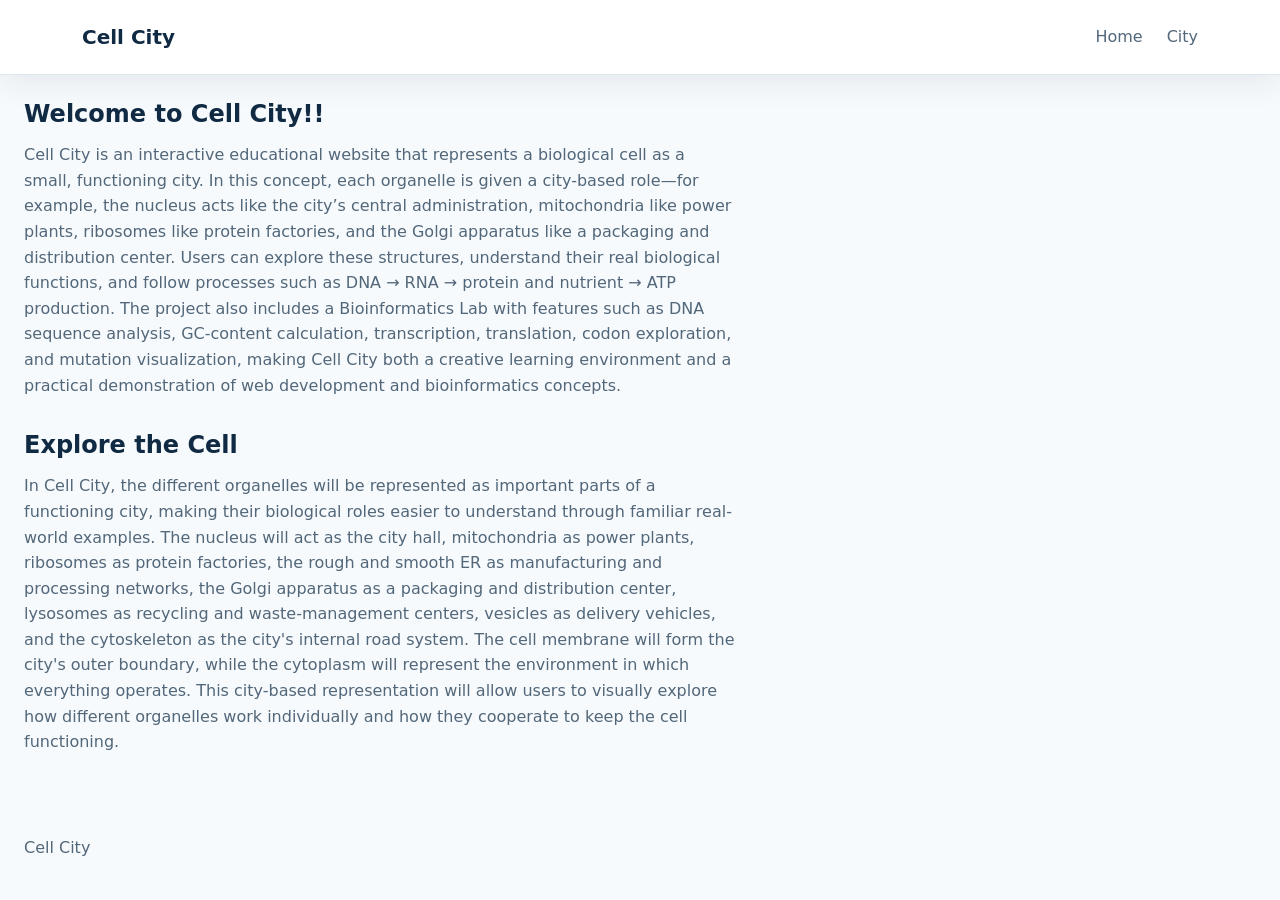
==== index.html @ 5eb6990f "Build global navbar foundation" ====
<!doctype html>
<html lang="en">
  <head>
    <meta charset="UTF-8" />
    <meta name="viewport" content="width=device-width, initial-scale=1.0" />
    <title>Cell City</title>

    <!-- Bootstrap (structural components only — Cell City look comes from style.css below) -->
    <link
      rel="stylesheet"
      href="https://cdn.jsdelivr.net/npm/bootstrap@5.3.3/dist/css/bootstrap.min.css"
    />

    <!-- Cell City design system — loaded after Bootstrap so it takes priority -->
    <link rel="stylesheet" href="css/style.css" />

    <script src="js/main.js" defer></script>
  </head>
  <body>
    <nav class="navbar cell-city-navbar">
      <div class="container cell-city-navbar__container">
        <a class="navbar-brand cell-city-navbar__brand" href="index.html">Cell City</a>
        <ul class="navbar-nav cell-city-navbar__nav">
          <li class="nav-item">
            <a class="nav-link cell-city-navbar__link" href="index.html">Home</a>
          </li>
          <li class="nav-item">
            <a class="nav-link cell-city-navbar__link" href="city.html">City</a>
          </li>
        </ul>
      </div>
    </nav>
    <main>
      <section>
        <h2>Welcome to Cell City!!</h2>
        <p>
          Cell City is an interactive educational website that represents a
          biological cell as a small, functioning city. In this concept, each
          organelle is given a city-based role—for example, the nucleus acts
          like the city’s central administration, mitochondria like power
          plants, ribosomes like protein factories, and the Golgi apparatus like
          a packaging and distribution center. Users can explore these
          structures, understand their real biological functions, and follow
          processes such as DNA → RNA → protein and nutrient → ATP production.
          The project also includes a Bioinformatics Lab with features such as
          DNA sequence analysis, GC-content calculation, transcription,
          translation, codon exploration, and mutation visualization, making
          Cell City both a creative learning environment and a practical
          demonstration of web development and bioinformatics concepts.
        </p>
      </section>
      <section>
        <h2>Explore the Cell</h2>
        <p>
          In Cell City, the different organelles will be represented as
          important parts of a functioning city, making their biological roles
          easier to understand through familiar real-world examples. The nucleus
          will act as the city hall, mitochondria as power plants, ribosomes as
          protein factories, the rough and smooth ER as manufacturing and
          processing networks, the Golgi apparatus as a packaging and
          distribution center, lysosomes as recycling and waste-management
          centers, vesicles as delivery vehicles, and the cytoskeleton as the
          city's internal road system. The cell membrane will form the city's
          outer boundary, while the cytoplasm will represent the environment in
          which everything operates. This city-based representation will allow
          users to visually explore how different organelles work individually
          and how they cooperate to keep the cell functioning.
        </p>
      </section>
    </main>
    <footer>
      <p>Cell City</p>
    </footer>

    <!-- Bootstrap JS bundle (includes Popper) — no components use it yet, wired in for later phases -->
    <script
      src="https://cdn.jsdelivr.net/npm/bootstrap@5.3.3/dist/js/bootstrap.bundle.min.js"
      defer
    ></script>
  </body>
</html>
---- css/style.css ----
/* ==========================================================================
   CELL CITY — GLOBAL STYLESHEET
   Phase 1: Project Foundation (light theme revision)

   Loaded AFTER Bootstrap in the HTML <head> so these rules win and give
   Bootstrap's structural components (container, grid, buttons, cards, nav)
   the Cell City look instead of the Bootstrap default appearance.
   ========================================================================== */

/* ========================================
   1. DESIGN TOKENS
   ======================================== */
:root {
  /* backgrounds */
  --color-bg: #f7fafc;
  --color-bg-secondary: #eef5f7;

  /* text */
  --color-text-primary: #102a43;
  --color-text-secondary: #52677a;

  /* accents */
  --color-accent: #009fb0; /* links, primary interactive elements */
  --color-accent-secondary: #0e9f6e; /* biology / success */
  --color-energy: #d98e00; /* ATP / energy */
  --color-danger: #d6455d; /* errors / warnings / waste */
  --color-mutation: #7c3aed; /* mutations / special scientific states */
  --gradient-biology: linear-gradient(135deg, #0e9f6e, #009fb0);

  /* surfaces */
  --color-panel: rgba(255, 255, 255, 0.82);
  --color-panel-border: #dce7ee;
  --shadow-panel: 0 8px 30px rgba(16, 42, 67, 0.08);

  /* shared metrics */
  --font-base: system-ui, -apple-system, "Segoe UI", Roboto, Helvetica, Arial, sans-serif;
  --radius-md: 8px;
}

/* ========================================
   2. RESET & BASE
   ======================================== */
*,
*::before,
*::after {
  box-sizing: border-box;
}

html,
body {
  margin: 0;
  padding: 0;
}

img {
  max-width: 100%;
  height: auto;
  display: block;
}

body {
  background-color: var(--color-bg);
  min-height: 100vh;
}

/* ========================================
   3. TYPOGRAPHY
   ======================================== */
body {
  font-family: var(--font-base);
  color: var(--color-text-secondary);
  line-height: 1.6;
}

h1,
h2,
h3,
h4,
h5,
h6 {
  color: var(--color-text-primary);
  font-weight: 600;
  line-height: 1.3;
  margin: 0 0 0.5em;
}

h1 {
  font-size: 2.25rem;
}
h2 {
  font-size: 1.5rem;
}
h3 {
  font-size: 1.15rem;
}

p {
  margin: 0 0 1em;
  max-width: 70ch;
}

/* ========================================
   4. LINKS
   ======================================== */
a {
  color: var(--color-accent);
  text-decoration: none;
  transition: color 0.2s ease;
}

a:hover {
  color: var(--color-accent-secondary);
  text-decoration: underline;
}

/* ========================================
   5. BUTTONS
   ======================================== */
.btn-cell-city {
  display: inline-block;
  font-family: var(--font-base);
  font-size: 1rem;
  padding: 0.6em 1.4em;
  border-radius: var(--radius-md);
  border: 1px solid var(--color-accent);
  background: transparent;
  color: var(--color-accent);
  cursor: pointer;
  transition: background-color 0.2s ease, color 0.2s ease;
}

.btn-cell-city:hover {
  background-color: var(--color-accent);
  color: #ffffff;
}

.btn-cell-city-secondary {
  border-color: var(--color-accent-secondary);
  color: var(--color-accent-secondary);
}

.btn-cell-city-secondary:hover {
  background-color: var(--color-accent-secondary);
  color: #ffffff;
}

/* ========================================
   6. LAYOUT
   ======================================== */
header,
main,
footer {
  padding: 1.5rem;
}

section {
  margin-bottom: 2rem;
}

/* ========================================
   7. NAVBAR
   ======================================== */
.cell-city-navbar {
  padding: 0;
  background-color: #ffffff;
  border-bottom: 1px solid var(--color-panel-border);
  box-shadow: var(--shadow-panel);
}

.cell-city-navbar__container {
  display: flex;
  align-items: center;
  justify-content: space-between;
  padding-top: 1rem;
  padding-bottom: 1rem;
}

.cell-city-navbar__brand {
  font-size: 1.25rem;
  font-weight: 600;
  color: var(--color-text-primary);
}

.cell-city-navbar__brand:hover {
  color: var(--color-accent);
  text-decoration: none;
}

.cell-city-navbar__nav {
  display: flex;
  flex-direction: row; /* overrides Bootstrap's .navbar-nav column default */
  align-items: center;
  gap: 1.5rem;
  margin: 0;
  padding: 0;
  list-style: none;
}

.cell-city-navbar__link {
  color: var(--color-text-secondary);
  font-weight: 500;
}

.cell-city-navbar__link:hover {
  color: var(--color-accent);
  text-decoration: none;
}

/* ========================================
   8. PANELS
   ======================================== */
.glass-panel {
  background: var(--color-panel);
  border: 1px solid var(--color-panel-border);
  box-shadow: var(--shadow-panel);
  border-radius: var(--radius-md);
  padding: 1.5rem;
}

/* ========================================
   9. ACCESSIBILITY
   ======================================== */
a:focus-visible,
.btn-cell-city:focus-visible {
  outline: 2px solid var(--color-accent);
  outline-offset: 2px;
}

/* ========================================
   10. RESPONSIVE FOUNDATION
   ======================================== */
@media (max-width: 600px) {
  h1 {
    font-size: 1.75rem;
  }

  header,
  main,
  footer {
    padding: 1rem;
  }
}
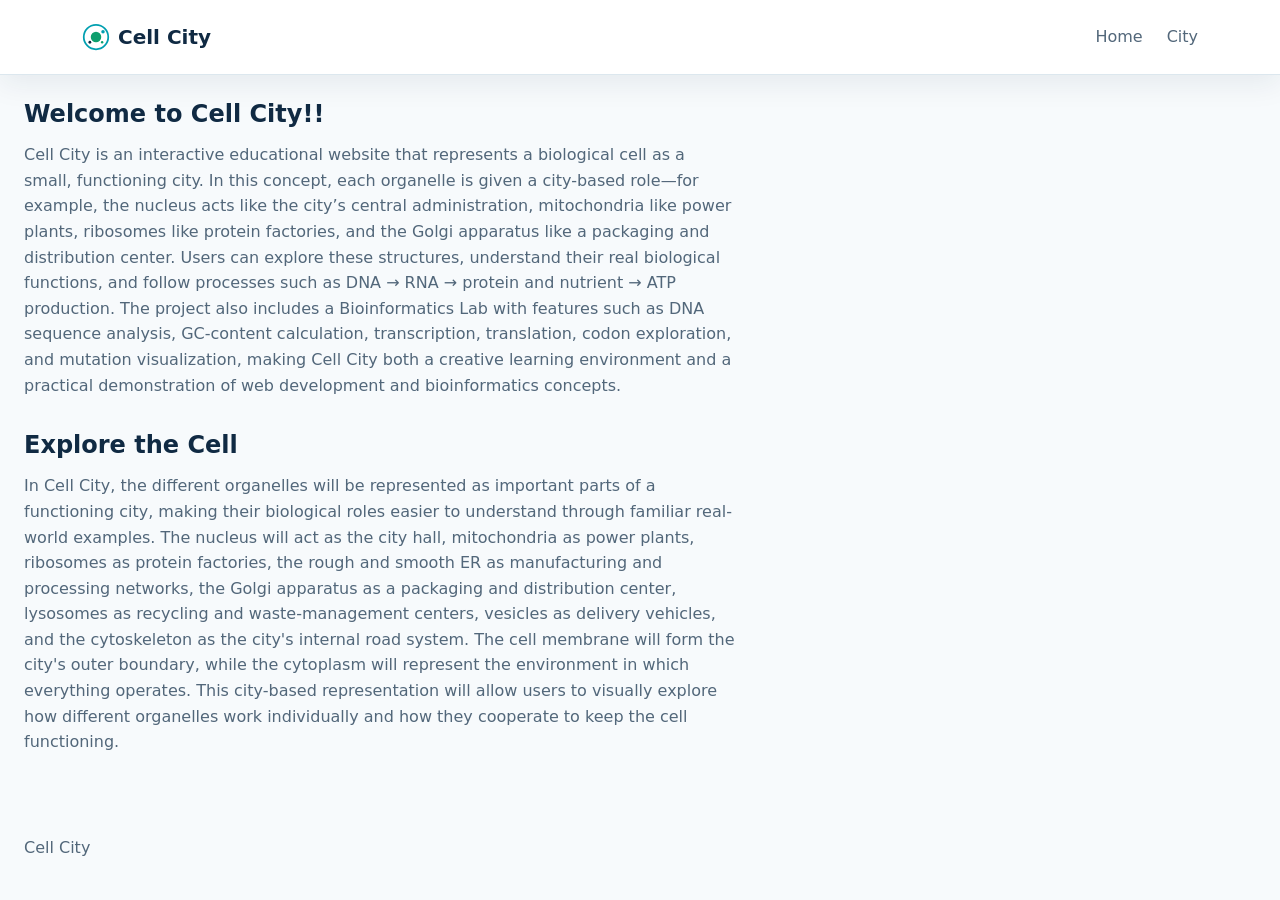
==== commit c2198cfa: "Add Cell City brand identity" ====
--- a/index.html
+++ b/index.html
@@ -19,7 +19,28 @@
   <body>
     <nav class="navbar cell-city-navbar">
       <div class="container cell-city-navbar__container">
-        <a class="navbar-brand cell-city-navbar__brand" href="index.html">Cell City</a>
+        <a
+          class="navbar-brand cell-city-navbar__brand"
+          href="index.html"
+          aria-label="Cell City home"
+        >
+          <svg
+            class="cell-city-logo"
+            viewBox="0 0 32 32"
+            aria-hidden="true"
+            focusable="false"
+          >
+            <!-- cell membrane -->
+            <circle cx="16" cy="16" r="14" fill="none" stroke="#009fb0" stroke-width="2" />
+            <!-- nucleus -->
+            <circle cx="16" cy="16" r="6" fill="#0e9f6e" />
+            <!-- organelles -->
+            <circle cx="24" cy="10" r="2" fill="#009fb0" />
+            <circle cx="9" cy="22" r="1.6" fill="#102a43" />
+            <circle cx="23" cy="22" r="1.4" fill="#0e9f6e" />
+          </svg>
+          <span class="cell-city-navbar__brand-text">Cell City</span>
+        </a>
         <ul class="navbar-nav cell-city-navbar__nav">
           <li class="nav-item">
             <a class="nav-link cell-city-navbar__link" href="index.html">Home</a>
--- a/css/style.css
+++ b/css/style.css
@@ -176,6 +176,9 @@
 }
 
 .cell-city-navbar__brand {
+  display: flex;
+  align-items: center;
+  gap: 0.5rem;
   font-size: 1.25rem;
   font-weight: 600;
   color: var(--color-text-primary);
@@ -207,7 +210,16 @@
 }
 
 /* ========================================
-   8. PANELS
+   8. BRAND / LOGO
+   ======================================== */
+.cell-city-logo {
+  width: 28px;
+  height: 28px;
+  flex-shrink: 0; /* keep the mark from shrinking when space is tight */
+}
+
+/* ========================================
+   9. PANELS
    ======================================== */
 .glass-panel {
   background: var(--color-panel);
@@ -218,7 +230,7 @@
 }
 
 /* ========================================
-   9. ACCESSIBILITY
+   10. ACCESSIBILITY
    ======================================== */
 a:focus-visible,
 .btn-cell-city:focus-visible {
@@ -227,7 +239,7 @@
 }
 
 /* ========================================
-   10. RESPONSIVE FOUNDATION
+   11. RESPONSIVE FOUNDATION
    ======================================== */
 @media (max-width: 600px) {
   h1 {
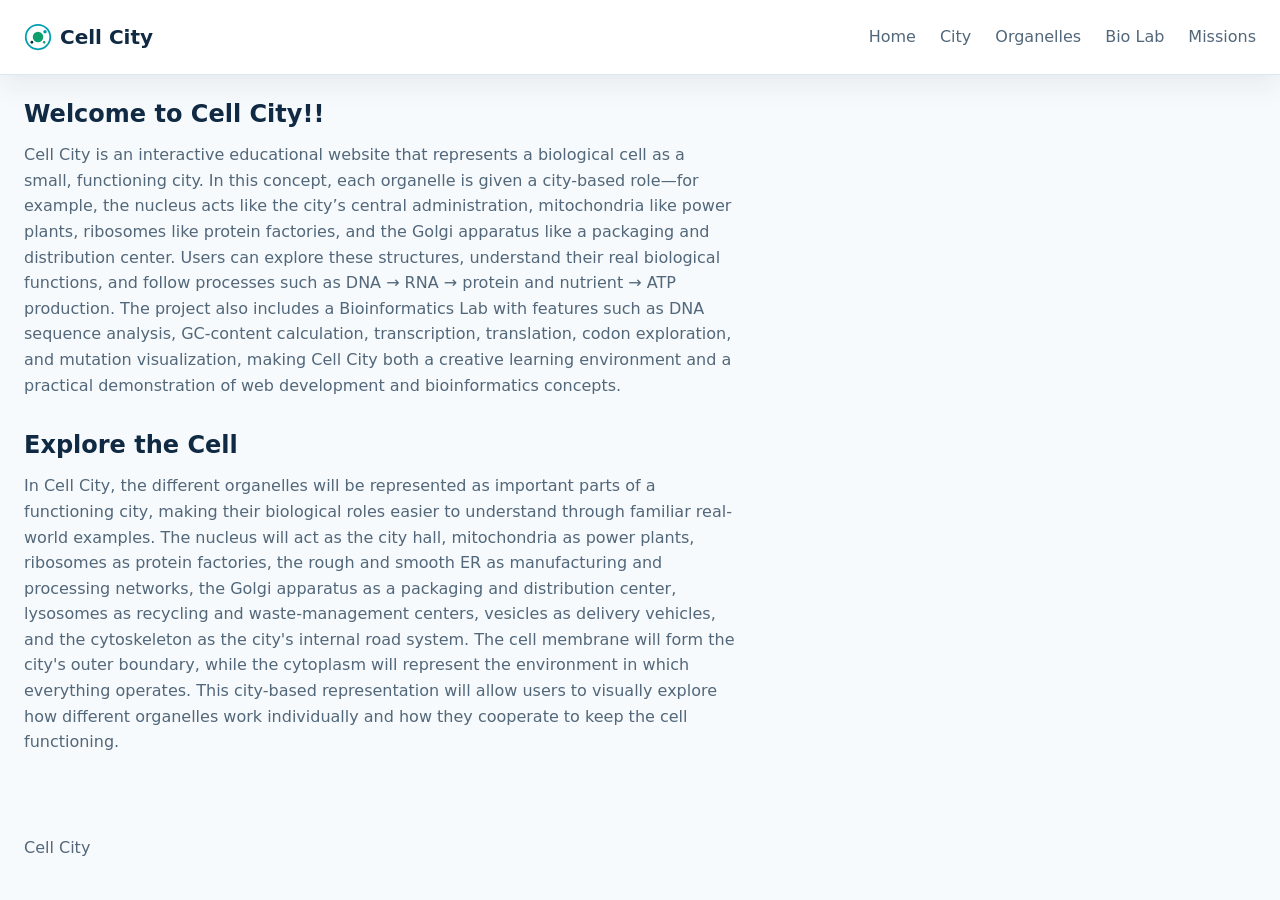
==== commit 9214df7d: "Add global navigation links" ====
--- a/index.html
+++ b/index.html
@@ -18,7 +18,7 @@
   </head>
   <body>
     <nav class="navbar cell-city-navbar">
-      <div class="container cell-city-navbar__container">
+      <div class="container-fluid cell-city-navbar__container">
         <a
           class="navbar-brand cell-city-navbar__brand"
           href="index.html"
@@ -47,6 +47,15 @@
           </li>
           <li class="nav-item">
             <a class="nav-link cell-city-navbar__link" href="city.html">City</a>
+          </li>
+          <li class="nav-item">
+            <a class="nav-link cell-city-navbar__link" href="organelles.html">Organelles</a>
+          </li>
+          <li class="nav-item">
+            <a class="nav-link cell-city-navbar__link" href="bio-lab.html">Bio Lab</a>
+          </li>
+          <li class="nav-item">
+            <a class="nav-link cell-city-navbar__link" href="missions.html">Missions</a>
           </li>
         </ul>
       </div>
--- a/css/style.css
+++ b/css/style.css
@@ -173,6 +173,11 @@
   justify-content: space-between;
   padding-top: 1rem;
   padding-bottom: 1rem;
+  /* Match <main>'s 1.5rem side padding (see LAYOUT) so the brand lines up
+     with the page content below instead of Bootstrap's centered, capped
+     .container width. */
+  padding-left: 1.5rem;
+  padding-right: 1.5rem;
 }
 
 .cell-city-navbar__brand {
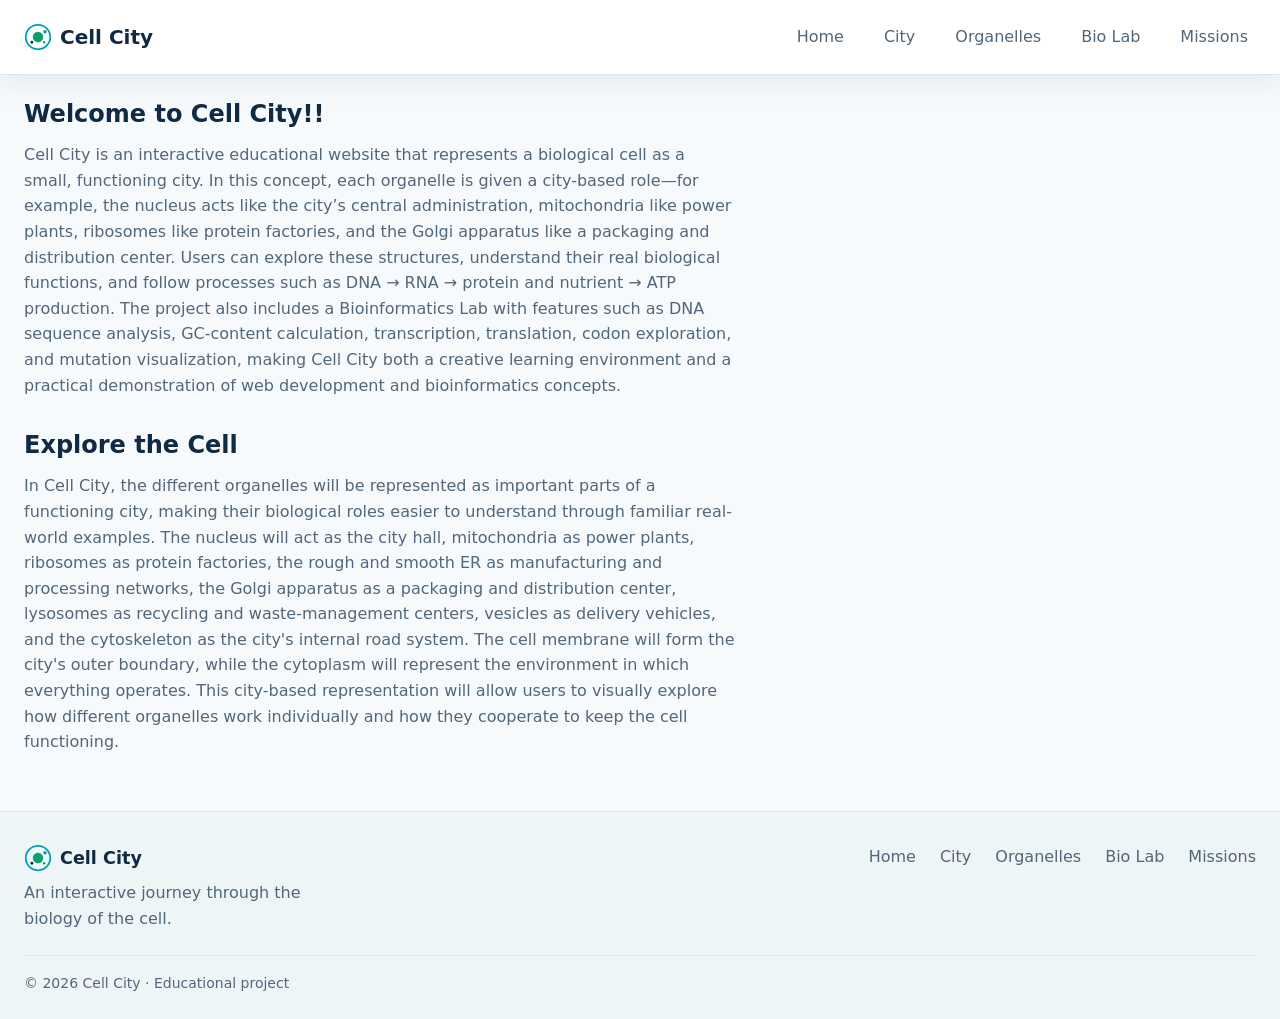
==== commit b30a12d5: "Complete responsive UI and global footer" ====
--- a/index.html
+++ b/index.html
@@ -17,7 +17,7 @@
     <script src="js/main.js" defer></script>
   </head>
   <body>
-    <nav class="navbar cell-city-navbar">
+    <nav class="navbar navbar-expand-lg cell-city-navbar">
       <div class="container-fluid cell-city-navbar__container">
         <a
           class="navbar-brand cell-city-navbar__brand"
@@ -41,23 +41,38 @@
           </svg>
           <span class="cell-city-navbar__brand-text">Cell City</span>
         </a>
-        <ul class="navbar-nav cell-city-navbar__nav">
-          <li class="nav-item">
-            <a class="nav-link cell-city-navbar__link" href="index.html">Home</a>
-          </li>
-          <li class="nav-item">
-            <a class="nav-link cell-city-navbar__link" href="city.html">City</a>
-          </li>
-          <li class="nav-item">
-            <a class="nav-link cell-city-navbar__link" href="organelles.html">Organelles</a>
-          </li>
-          <li class="nav-item">
-            <a class="nav-link cell-city-navbar__link" href="bio-lab.html">Bio Lab</a>
-          </li>
-          <li class="nav-item">
-            <a class="nav-link cell-city-navbar__link" href="missions.html">Missions</a>
-          </li>
-        </ul>
+
+        <button
+          class="navbar-toggler"
+          type="button"
+          data-bs-toggle="collapse"
+          data-bs-target="#cellCityNavbarCollapse"
+          aria-controls="cellCityNavbarCollapse"
+          aria-expanded="false"
+          aria-label="Toggle navigation"
+        >
+          <span class="navbar-toggler-icon"></span>
+        </button>
+
+        <div class="collapse navbar-collapse" id="cellCityNavbarCollapse">
+          <ul class="navbar-nav cell-city-navbar__nav">
+            <li class="nav-item">
+              <a class="nav-link cell-city-navbar__link" href="index.html">Home</a>
+            </li>
+            <li class="nav-item">
+              <a class="nav-link cell-city-navbar__link" href="city.html">City</a>
+            </li>
+            <li class="nav-item">
+              <a class="nav-link cell-city-navbar__link" href="organelles.html">Organelles</a>
+            </li>
+            <li class="nav-item">
+              <a class="nav-link cell-city-navbar__link" href="bio-lab.html">Bio Lab</a>
+            </li>
+            <li class="nav-item">
+              <a class="nav-link cell-city-navbar__link" href="missions.html">Missions</a>
+            </li>
+          </ul>
+        </div>
       </div>
     </nav>
     <main>
@@ -98,11 +113,47 @@
         </p>
       </section>
     </main>
-    <footer>
-      <p>Cell City</p>
+    <footer class="cell-city-footer">
+      <div class="cell-city-footer__content">
+        <div class="cell-city-footer__brand">
+          <p class="cell-city-footer__brand-line">
+            <svg
+              class="cell-city-logo"
+              viewBox="0 0 32 32"
+              aria-hidden="true"
+              focusable="false"
+            >
+              <!-- cell membrane -->
+              <circle cx="16" cy="16" r="14" fill="none" stroke="#009fb0" stroke-width="2" />
+              <!-- nucleus -->
+              <circle cx="16" cy="16" r="6" fill="#0e9f6e" />
+              <!-- organelles -->
+              <circle cx="24" cy="10" r="2" fill="#009fb0" />
+              <circle cx="9" cy="22" r="1.6" fill="#102a43" />
+              <circle cx="23" cy="22" r="1.4" fill="#0e9f6e" />
+            </svg>
+            <span>Cell City</span>
+          </p>
+          <p class="cell-city-footer__tagline">
+            An interactive journey through the biology of the cell.
+          </p>
+        </div>
+
+        <nav class="cell-city-footer__nav" aria-label="Footer navigation">
+          <a class="cell-city-footer__link" href="index.html">Home</a>
+          <a class="cell-city-footer__link" href="city.html">City</a>
+          <a class="cell-city-footer__link" href="organelles.html">Organelles</a>
+          <a class="cell-city-footer__link" href="bio-lab.html">Bio Lab</a>
+          <a class="cell-city-footer__link" href="missions.html">Missions</a>
+        </nav>
+      </div>
+
+      <div class="cell-city-footer__bottom">
+        <p>&copy; 2026 Cell City &middot; Educational project</p>
+      </div>
     </footer>
 
-    <!-- Bootstrap JS bundle (includes Popper) — no components use it yet, wired in for later phases -->
+    <!-- Bootstrap JS bundle (includes Popper) — powers the navbar's collapse/toggler behavior -->
     <script
       src="https://cdn.jsdelivr.net/npm/bootstrap@5.3.3/dist/js/bootstrap.bundle.min.js"
       defer
--- a/css/style.css
+++ b/css/style.css
@@ -148,8 +148,7 @@
    6. LAYOUT
    ======================================== */
 header,
-main,
-footer {
+main {
   padding: 1.5rem;
 }
 
@@ -196,8 +195,9 @@
 
 .cell-city-navbar__nav {
   display: flex;
-  flex-direction: row; /* overrides Bootstrap's .navbar-nav column default */
-  align-items: center;
+  /* Mobile default: links stack vertically inside the collapsed menu.
+     Row layout is restored at the lg breakpoint below. */
+  flex-direction: column;
   gap: 1.5rem;
   margin: 0;
   padding: 0;
@@ -215,7 +215,57 @@
 }
 
 /* ========================================
-   8. BRAND / LOGO
+   8. RESPONSIVE NAVBAR
+   ======================================== */
+
+/* Desktop (Bootstrap's lg breakpoint, matches navbar-expand-lg on <nav>):
+   restore the original approved horizontal layout. */
+@media (min-width: 992px) {
+  .cell-city-navbar__nav {
+    flex-direction: row;
+    align-items: center;
+    /* Bootstrap's base .navbar-collapse rule sets flex-grow: 1 at every
+       width, and navbar-expand-lg never resets it back to 0 — so at
+       desktop the collapse <div> stretches to fill the space after the
+       brand, leaving this <ul> flush against its left edge. Pushing the
+       <ul> itself to the right edge of that now-wide box is the standard
+       fix (equivalent to Bootstrap's ms-auto utility). */
+    margin-left: auto;
+  }
+}
+
+/* Mobile/tablet: give the opened menu breathing room below the
+   brand/toggler row instead of touching it. Desktop is untouched because
+   .navbar-expand-lg keeps .navbar-collapse inline at 992px and up. */
+@media (max-width: 991.98px) {
+  .cell-city-navbar .navbar-collapse {
+    padding-top: 1rem;
+  }
+}
+
+/* Toggler: match the light Cell City theme instead of Bootstrap's default
+   blue focus ring / icon color. */
+.cell-city-navbar .navbar-toggler {
+  border-color: var(--color-panel-border);
+}
+
+.cell-city-navbar .navbar-toggler-icon {
+  /* Same 3-line hamburger Bootstrap ships, recolored to --color-text-primary
+     (hardcoded here because CSS variables can't be used inside a data URI). */
+  background-image: url("data:image/svg+xml,%3csvg xmlns='http://www.w3.org/2000/svg' viewBox='0 0 30 30'%3e%3cpath stroke='%23102a43' stroke-linecap='round' stroke-miterlimit='10' stroke-width='2' d='M4 7h22M4 15h22M4 23h22'/%3e%3c/svg%3e");
+}
+
+.cell-city-navbar .navbar-toggler:focus {
+  box-shadow: none;
+}
+
+.cell-city-navbar .navbar-toggler:focus-visible {
+  outline: 2px solid var(--color-accent);
+  outline-offset: 2px;
+}
+
+/* ========================================
+   9. BRAND / LOGO
    ======================================== */
 .cell-city-logo {
   width: 28px;
@@ -224,7 +274,81 @@
 }
 
 /* ========================================
-   9. PANELS
+   10. FOOTER
+   ======================================== */
+
+/* Sticky footer: main grows to fill any leftover vertical space so the
+   footer sits at the bottom of short pages instead of floating mid-page.
+   (body already has min-height: 100vh set in RESET & BASE.) */
+body {
+  display: flex;
+  flex-direction: column;
+}
+
+main {
+  flex: 1;
+}
+
+.cell-city-footer {
+  background-color: var(--color-bg-secondary);
+  border-top: 1px solid var(--color-panel-border);
+  padding: 2rem 1.5rem 1.5rem;
+}
+
+.cell-city-footer__content {
+  display: flex;
+  flex-wrap: wrap;
+  align-items: flex-start;
+  justify-content: space-between;
+  gap: 1.5rem;
+}
+
+.cell-city-footer__brand-line {
+  display: flex;
+  align-items: center;
+  gap: 0.5rem;
+  margin: 0 0 0.5rem;
+  font-size: 1.1rem;
+  font-weight: 600;
+  color: var(--color-text-primary);
+}
+
+.cell-city-footer__tagline {
+  margin: 0;
+  color: var(--color-text-secondary);
+  max-width: 32ch;
+}
+
+.cell-city-footer__nav {
+  display: flex;
+  flex-wrap: wrap;
+  gap: 0.75rem 1.5rem;
+}
+
+.cell-city-footer__link {
+  color: var(--color-text-secondary);
+  font-weight: 500;
+}
+
+.cell-city-footer__link:hover {
+  color: var(--color-accent);
+  text-decoration: none;
+}
+
+.cell-city-footer__bottom {
+  margin-top: 1.5rem;
+  padding-top: 1rem;
+  border-top: 1px solid var(--color-panel-border);
+  color: var(--color-text-secondary);
+  font-size: 0.875rem;
+}
+
+.cell-city-footer__bottom p {
+  margin: 0;
+}
+
+/* ========================================
+   11. PANELS
    ======================================== */
 .glass-panel {
   background: var(--color-panel);
@@ -235,7 +359,7 @@
 }
 
 /* ========================================
-   10. ACCESSIBILITY
+   12. ACCESSIBILITY
    ======================================== */
 a:focus-visible,
 .btn-cell-city:focus-visible {
@@ -244,7 +368,7 @@
 }
 
 /* ========================================
-   11. RESPONSIVE FOUNDATION
+   13. RESPONSIVE FOUNDATION
    ======================================== */
 @media (max-width: 600px) {
   h1 {
@@ -252,8 +376,7 @@
   }
 
   header,
-  main,
-  footer {
+  main {
     padding: 1rem;
   }
 }
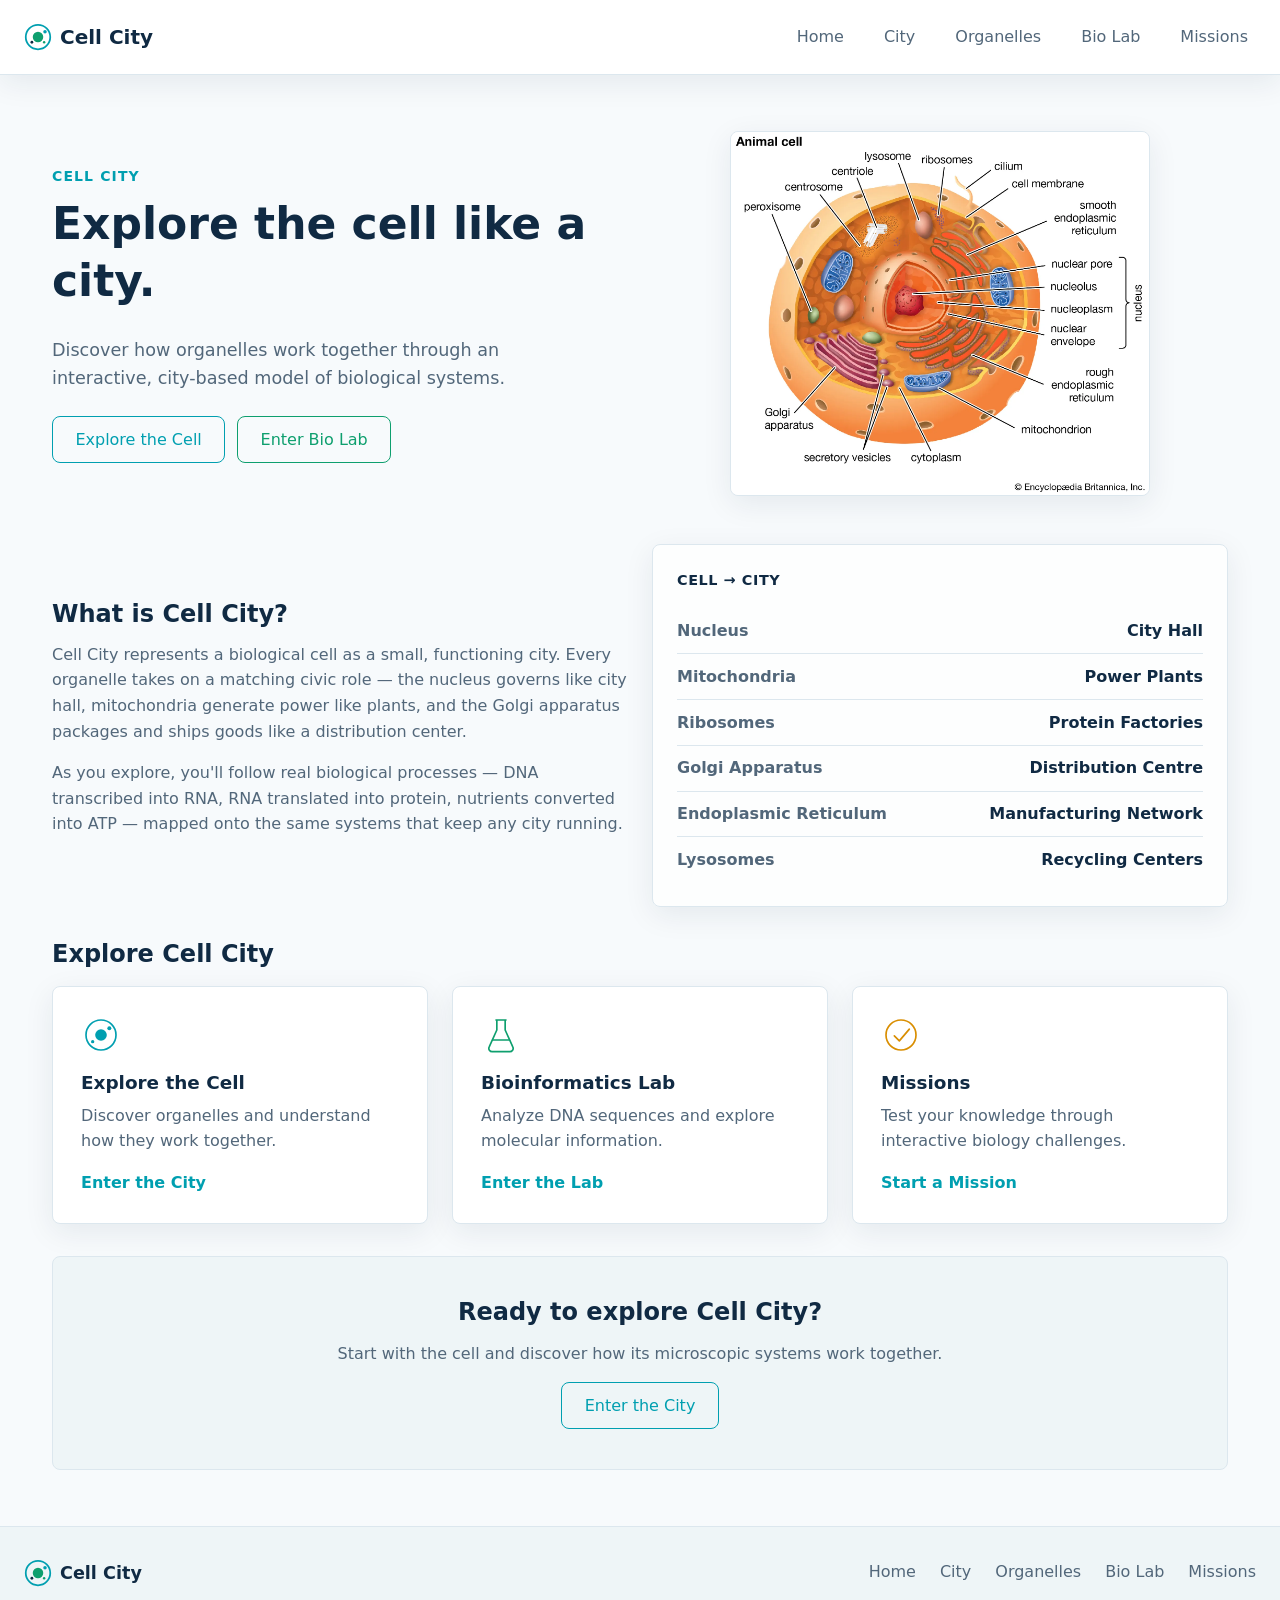
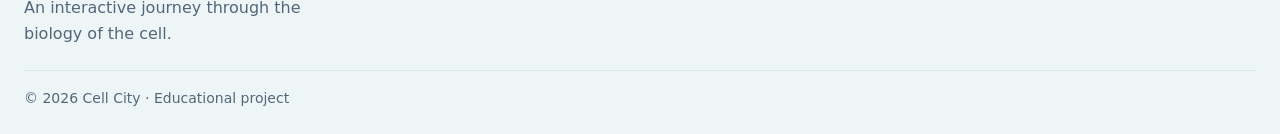
==== commit fd1a4808: "Build Cell City homepage" ====
--- a/index.html
+++ b/index.html
@@ -76,41 +76,183 @@
       </div>
     </nav>
     <main>
-      <section>
-        <h2>Welcome to Cell City!!</h2>
-        <p>
-          Cell City is an interactive educational website that represents a
-          biological cell as a small, functioning city. In this concept, each
-          organelle is given a city-based role—for example, the nucleus acts
-          like the city’s central administration, mitochondria like power
-          plants, ribosomes like protein factories, and the Golgi apparatus like
-          a packaging and distribution center. Users can explore these
-          structures, understand their real biological functions, and follow
-          processes such as DNA → RNA → protein and nutrient → ATP production.
-          The project also includes a Bioinformatics Lab with features such as
-          DNA sequence analysis, GC-content calculation, transcription,
-          translation, codon exploration, and mutation visualization, making
-          Cell City both a creative learning environment and a practical
-          demonstration of web development and bioinformatics concepts.
-        </p>
+      <!-- ============ HERO ============ -->
+      <section class="hero-section">
+        <div class="container-fluid home-container">
+          <div class="row align-items-center hero-section__row">
+            <div class="col-lg-6 hero-section__content">
+              <p class="hero-section__eyebrow">Cell City</p>
+              <h1 class="hero-section__heading">Explore the cell like a city.</h1>
+              <p class="hero-section__lead">
+                Discover how organelles work together through an interactive,
+                city-based model of biological systems.
+              </p>
+              <div class="hero-section__actions">
+                <a class="btn-cell-city" href="city.html">Explore the Cell</a>
+                <a class="btn-cell-city btn-cell-city-secondary" href="bio-lab.html"
+                  >Enter Bio Lab</a
+                >
+              </div>
+            </div>
+            <div class="col-lg-6 hero-section__media">
+              <img
+                class="hero-section__image"
+                src="assets/images/Cutaway-drawing-cell.webp"
+                alt="Cutaway illustration of an animal cell showing the nucleus, mitochondria, and other organelles"
+              />
+            </div>
+          </div>
+        </div>
       </section>
-      <section>
-        <h2>Explore the Cell</h2>
-        <p>
-          In Cell City, the different organelles will be represented as
-          important parts of a functioning city, making their biological roles
-          easier to understand through familiar real-world examples. The nucleus
-          will act as the city hall, mitochondria as power plants, ribosomes as
-          protein factories, the rough and smooth ER as manufacturing and
-          processing networks, the Golgi apparatus as a packaging and
-          distribution center, lysosomes as recycling and waste-management
-          centers, vesicles as delivery vehicles, and the cytoskeleton as the
-          city's internal road system. The cell membrane will form the city's
-          outer boundary, while the cytoplasm will represent the environment in
-          which everything operates. This city-based representation will allow
-          users to visually explore how different organelles work individually
-          and how they cooperate to keep the cell functioning.
-        </p>
+
+      <!-- ============ WHAT IS CELL CITY? ============ -->
+      <section class="intro-section">
+        <div class="container-fluid home-container">
+          <div class="row intro-section__row">
+            <div class="col-lg-6 intro-section__text">
+              <h2>What is Cell City?</h2>
+              <p>
+                Cell City represents a biological cell as a small, functioning
+                city. Every organelle takes on a matching civic role — the
+                nucleus governs like city hall, mitochondria generate power
+                like plants, and the Golgi apparatus packages and ships goods
+                like a distribution center.
+              </p>
+              <p>
+                As you explore, you'll follow real biological processes — DNA
+                transcribed into RNA, RNA translated into protein, nutrients
+                converted into ATP — mapped onto the same systems that keep
+                any city running.
+              </p>
+            </div>
+            <div class="col-lg-6">
+              <div class="glass-panel intro-section__panel">
+                <p class="intro-section__panel-title">Cell &rarr; City</p>
+                <dl class="intro-section__mapping">
+                  <div class="intro-section__mapping-row">
+                    <dt>Nucleus</dt>
+                    <dd>City Hall</dd>
+                  </div>
+                  <div class="intro-section__mapping-row">
+                    <dt>Mitochondria</dt>
+                    <dd>Power Plants</dd>
+                  </div>
+                  <div class="intro-section__mapping-row">
+                    <dt>Ribosomes</dt>
+                    <dd>Protein Factories</dd>
+                  </div>
+                  <div class="intro-section__mapping-row">
+                    <dt>Golgi Apparatus</dt>
+                    <dd>Distribution Centre</dd>
+                  </div>
+                  <div class="intro-section__mapping-row">
+                    <dt>Endoplasmic Reticulum</dt>
+                    <dd>Manufacturing Network</dd>
+                  </div>
+                  <div class="intro-section__mapping-row">
+                    <dt>Lysosomes</dt>
+                    <dd>Recycling Centers</dd>
+                  </div>
+                </dl>
+              </div>
+            </div>
+          </div>
+        </div>
+      </section>
+
+      <!-- ============ EXPLORE CELL CITY ============ -->
+      <section class="explore-section">
+        <div class="container-fluid home-container">
+          <h2>Explore Cell City</h2>
+          <div class="row explore-section__cards">
+            <div class="col-md-4">
+              <article class="feature-card">
+                <svg
+                  class="feature-card__icon feature-card__icon--cell"
+                  viewBox="0 0 48 48"
+                  aria-hidden="true"
+                  focusable="false"
+                >
+                  <circle cx="24" cy="24" r="18" fill="none" stroke="currentColor" stroke-width="2" />
+                  <circle cx="24" cy="24" r="7" fill="currentColor" />
+                  <circle cx="34" cy="16" r="2.4" fill="currentColor" />
+                  <circle cx="14" cy="32" r="2" fill="currentColor" />
+                </svg>
+                <h3 class="feature-card__title">Explore the Cell</h3>
+                <p class="feature-card__desc">
+                  Discover organelles and understand how they work together.
+                </p>
+                <a class="feature-card__link" href="city.html">Enter the City</a>
+              </article>
+            </div>
+
+            <div class="col-md-4">
+              <article class="feature-card">
+                <svg
+                  class="feature-card__icon feature-card__icon--lab"
+                  viewBox="0 0 48 48"
+                  aria-hidden="true"
+                  focusable="false"
+                >
+                  <path
+                    d="M18 6h12M19 6v12l-9 20a4 4 0 0 0 4 6h20a4 4 0 0 0 4-6l-9-20V6"
+                    fill="none"
+                    stroke="currentColor"
+                    stroke-width="2"
+                    stroke-linecap="round"
+                    stroke-linejoin="round"
+                  />
+                  <path d="M14 30h20" stroke="currentColor" stroke-width="2" stroke-linecap="round" />
+                </svg>
+                <h3 class="feature-card__title">Bioinformatics Lab</h3>
+                <p class="feature-card__desc">
+                  Analyze DNA sequences and explore molecular information.
+                </p>
+                <a class="feature-card__link" href="bio-lab.html">Enter the Lab</a>
+              </article>
+            </div>
+
+            <div class="col-md-4">
+              <article class="feature-card">
+                <svg
+                  class="feature-card__icon feature-card__icon--missions"
+                  viewBox="0 0 48 48"
+                  aria-hidden="true"
+                  focusable="false"
+                >
+                  <circle cx="24" cy="24" r="18" fill="none" stroke="currentColor" stroke-width="2" />
+                  <path
+                    d="M16 25l6 6 12-14"
+                    fill="none"
+                    stroke="currentColor"
+                    stroke-width="2"
+                    stroke-linecap="round"
+                    stroke-linejoin="round"
+                  />
+                </svg>
+                <h3 class="feature-card__title">Missions</h3>
+                <p class="feature-card__desc">
+                  Test your knowledge through interactive biology challenges.
+                </p>
+                <a class="feature-card__link" href="missions.html">Start a Mission</a>
+              </article>
+            </div>
+          </div>
+        </div>
+      </section>
+
+      <!-- ============ CALL TO ACTION ============ -->
+      <section class="cta-section">
+        <div class="container-fluid home-container">
+          <div class="cta-section__panel">
+            <h2>Ready to explore Cell City?</h2>
+            <p>
+              Start with the cell and discover how its microscopic systems
+              work together.
+            </p>
+            <a class="btn-cell-city" href="city.html">Enter the City</a>
+          </div>
+        </div>
       </section>
     </main>
     <footer class="cell-city-footer">
--- a/css/style.css
+++ b/css/style.css
@@ -380,3 +380,213 @@
     padding: 1rem;
   }
 }
+
+/* ========================================
+   14. HOME PAGE
+   ======================================== */
+
+/* Shared wrapper: container-fluid has no max-width, so on wide screens the
+   hero/cards would stretch edge-to-edge. Cap it and center it instead. */
+.home-container {
+  max-width: 1200px;
+  margin-left: auto;
+  margin-right: auto;
+}
+
+/* --- Hero --- */
+.hero-section {
+  padding-top: 2rem;
+  padding-bottom: 1rem;
+}
+
+.hero-section__row {
+  gap: 2rem 0;
+}
+
+.hero-section__eyebrow {
+  margin: 0 0 0.5rem;
+  color: var(--color-accent);
+  font-weight: 600;
+  font-size: 0.875rem;
+  letter-spacing: 0.08em;
+  text-transform: uppercase;
+}
+
+.hero-section__heading {
+  font-size: 2.75rem;
+  margin-bottom: 0.6em;
+}
+
+.hero-section__lead {
+  color: var(--color-text-secondary);
+  font-size: 1.1rem;
+  max-width: 42ch;
+}
+
+.hero-section__actions {
+  display: flex;
+  flex-wrap: wrap;
+  gap: 0.75rem;
+  margin-top: 1.5rem;
+}
+
+.hero-section__media {
+  display: flex;
+  justify-content: center;
+}
+
+.hero-section__image {
+  max-width: 420px;
+  width: 100%;
+  border-radius: var(--radius-md);
+  box-shadow: var(--shadow-panel);
+  border: 1px solid var(--color-panel-border);
+  background: #ffffff;
+}
+
+/* --- What is Cell City? --- */
+.intro-section__row {
+  align-items: center;
+  gap: 1.5rem 0;
+}
+
+.intro-section__panel-title {
+  margin: 0 0 1rem;
+  color: var(--color-text-primary);
+  font-weight: 600;
+  letter-spacing: 0.04em;
+  text-transform: uppercase;
+  font-size: 0.9rem;
+}
+
+.intro-section__mapping {
+  margin: 0;
+}
+
+.intro-section__mapping-row {
+  display: flex;
+  justify-content: space-between;
+  gap: 1rem;
+  padding: 0.6rem 0;
+  border-top: 1px solid var(--color-panel-border);
+}
+
+.intro-section__mapping-row:first-child {
+  border-top: none;
+}
+
+.intro-section__mapping-row dt {
+  color: var(--color-text-secondary);
+}
+
+.intro-section__mapping-row dd {
+  margin: 0;
+  color: var(--color-text-primary);
+  font-weight: 600;
+  text-align: right;
+}
+
+/* --- Explore Cell City (feature cards) --- */
+.explore-section__cards {
+  margin-top: 1rem;
+  row-gap: 1.5rem;
+}
+
+.feature-card {
+  height: 100%;
+  background: #ffffff;
+  border: 1px solid var(--color-panel-border);
+  border-radius: var(--radius-md);
+  box-shadow: var(--shadow-panel);
+  padding: 1.75rem;
+  transition: transform 0.2s ease, box-shadow 0.2s ease;
+}
+
+.feature-card:hover {
+  transform: translateY(-2px);
+  box-shadow: 0 12px 34px rgba(16, 42, 67, 0.12);
+}
+
+.feature-card__icon {
+  width: 40px;
+  height: 40px;
+  margin-bottom: 1rem;
+}
+
+.feature-card__icon--cell {
+  color: var(--color-accent);
+}
+
+.feature-card__icon--lab {
+  color: var(--color-accent-secondary);
+}
+
+.feature-card__icon--missions {
+  color: var(--color-energy);
+}
+
+.feature-card__title {
+  margin-bottom: 0.4em;
+}
+
+.feature-card__desc {
+  color: var(--color-text-secondary);
+  margin-bottom: 1rem;
+}
+
+.feature-card__link {
+  font-weight: 600;
+}
+
+/* --- Call to action --- */
+.cta-section__panel {
+  background: var(--color-bg-secondary);
+  border: 1px solid var(--color-panel-border);
+  border-radius: var(--radius-md);
+  padding: 2.5rem 1.5rem;
+  text-align: center;
+}
+
+.cta-section__panel p {
+  margin-left: auto;
+  margin-right: auto;
+}
+
+/* --- Responsive adjustments --- */
+@media (max-width: 991.98px) {
+  .hero-section__content {
+    text-align: center;
+  }
+
+  .hero-section__lead {
+    margin-left: auto;
+    margin-right: auto;
+  }
+
+  .hero-section__actions {
+    justify-content: center;
+  }
+
+  .hero-section__media {
+    margin-top: 1.5rem;
+  }
+
+  .intro-section__text {
+    text-align: center;
+  }
+
+  .intro-section__text p {
+    margin-left: auto;
+    margin-right: auto;
+  }
+
+  .intro-section__panel {
+    margin-top: 1.5rem;
+  }
+}
+
+@media (max-width: 600px) {
+  .hero-section__heading {
+    font-size: 2rem;
+  }
+}
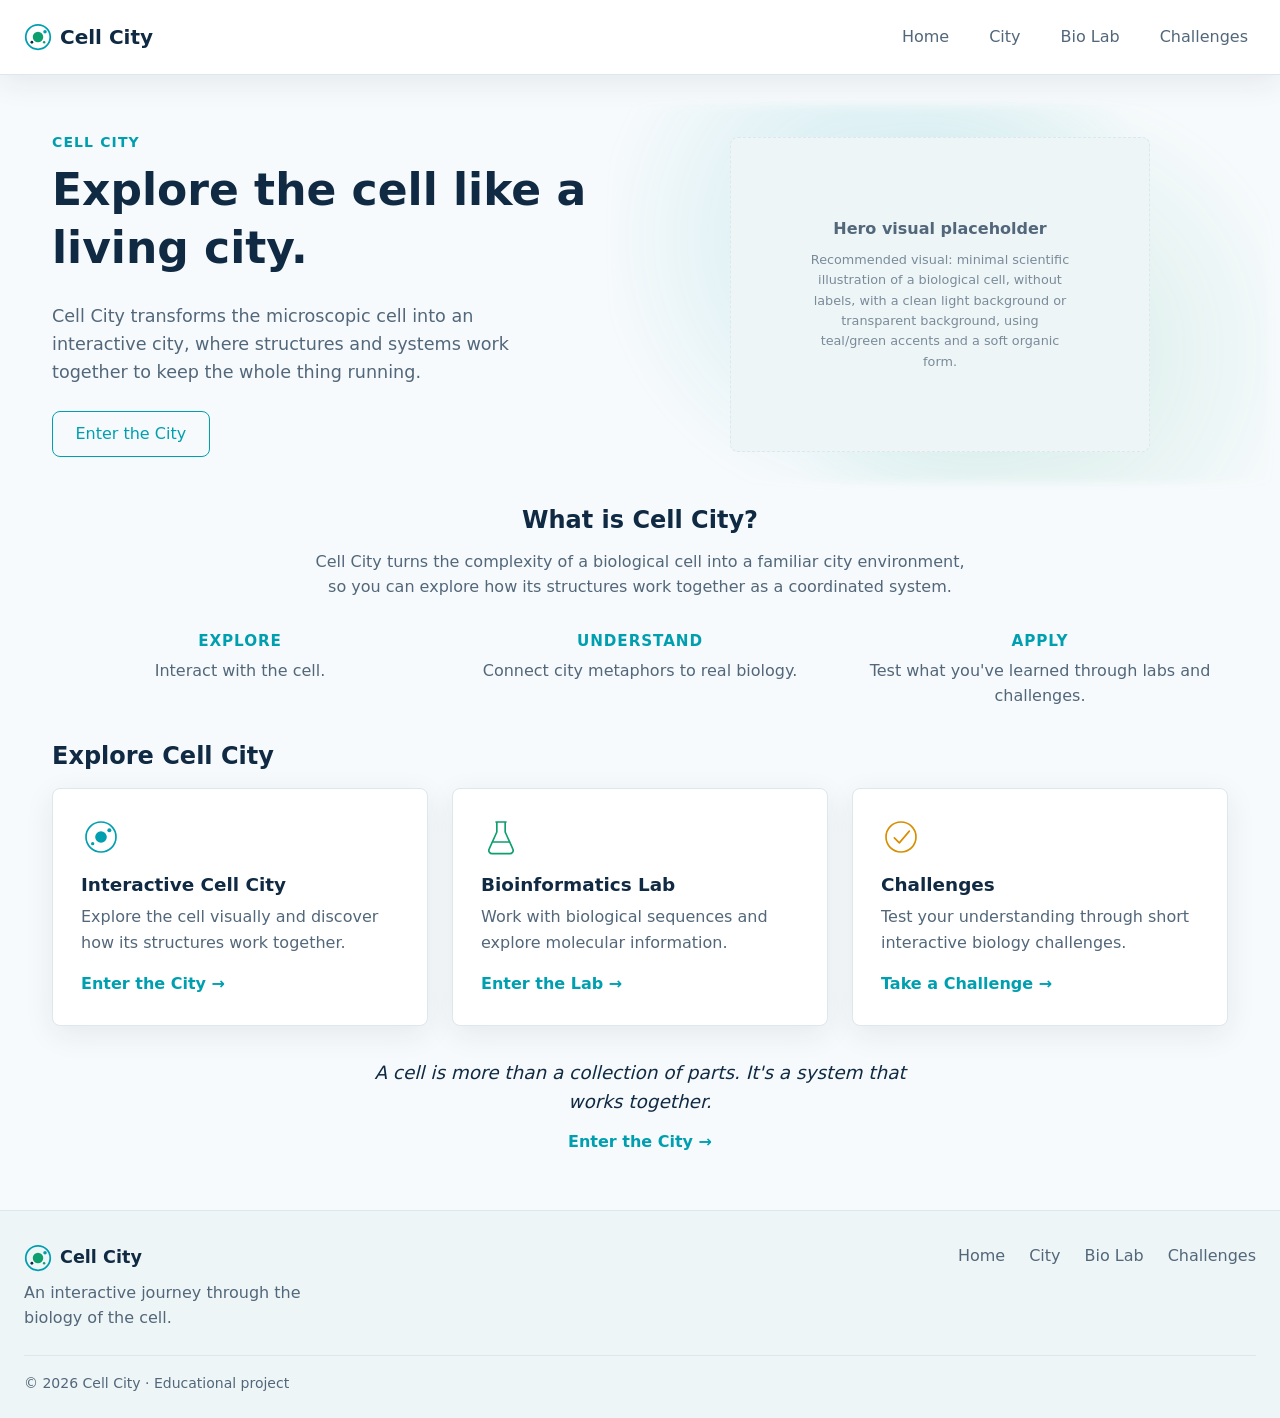
==== commit 09f862c5: "Refine homepage and remove organelle page" ====
--- a/index.html
+++ b/index.html
@@ -63,13 +63,10 @@
               <a class="nav-link cell-city-navbar__link" href="city.html">City</a>
             </li>
             <li class="nav-item">
-              <a class="nav-link cell-city-navbar__link" href="organelles.html">Organelles</a>
-            </li>
-            <li class="nav-item">
               <a class="nav-link cell-city-navbar__link" href="bio-lab.html">Bio Lab</a>
             </li>
             <li class="nav-item">
-              <a class="nav-link cell-city-navbar__link" href="missions.html">Missions</a>
+              <a class="nav-link cell-city-navbar__link" href="challenges.html">Challenges</a>
             </li>
           </ul>
         </div>
@@ -78,28 +75,40 @@
     <main>
       <!-- ============ HERO ============ -->
       <section class="hero-section">
-        <div class="container-fluid home-container">
+        <div class="container-fluid page-container">
           <div class="row align-items-center hero-section__row">
             <div class="col-lg-6 hero-section__content">
               <p class="hero-section__eyebrow">Cell City</p>
-              <h1 class="hero-section__heading">Explore the cell like a city.</h1>
+              <h1 class="hero-section__heading">Explore the cell like a living city.</h1>
               <p class="hero-section__lead">
-                Discover how organelles work together through an interactive,
-                city-based model of biological systems.
+                Cell City transforms the microscopic cell into an interactive
+                city, where structures and systems work together to keep the
+                whole thing running.
               </p>
               <div class="hero-section__actions">
-                <a class="btn-cell-city" href="city.html">Explore the Cell</a>
-                <a class="btn-cell-city btn-cell-city-secondary" href="bio-lab.html"
-                  >Enter Bio Lab</a
-                >
+                <a class="btn-cell-city" href="city.html">Enter the City</a>
               </div>
             </div>
             <div class="col-lg-6 hero-section__media">
-              <img
-                class="hero-section__image"
-                src="assets/images/Cutaway-drawing-cell.webp"
-                alt="Cutaway illustration of an animal cell showing the nucleus, mitochondria, and other organelles"
-              />
+              <div class="hero-section__atmosphere" aria-hidden="true"></div>
+
+              <!--
+              RECOMMENDED HERO ASSET:
+              A clean, modern biological-cell illustration/3D cutaway,
+              no labels, isolated or transparent background,
+              light scientific aesthetic, teal/green accents,
+              approximately 1200×900 or similar landscape ratio.
+              Replace this placeholder when the final asset is selected.
+              -->
+              <div class="hero-section__placeholder" role="presentation">
+                <span class="hero-section__placeholder-label">Hero visual placeholder</span>
+                <span class="hero-section__placeholder-note">
+                  Recommended visual: minimal scientific illustration of a
+                  biological cell, without labels, with a clean light
+                  background or transparent background, using teal/green
+                  accents and a soft organic form.
+                </span>
+              </div>
             </div>
           </div>
         </div>
@@ -107,54 +116,32 @@
 
       <!-- ============ WHAT IS CELL CITY? ============ -->
       <section class="intro-section">
-        <div class="container-fluid home-container">
-          <div class="row intro-section__row">
-            <div class="col-lg-6 intro-section__text">
-              <h2>What is Cell City?</h2>
-              <p>
-                Cell City represents a biological cell as a small, functioning
-                city. Every organelle takes on a matching civic role — the
-                nucleus governs like city hall, mitochondria generate power
-                like plants, and the Golgi apparatus packages and ships goods
-                like a distribution center.
+        <div class="container-fluid page-container">
+          <div class="intro-section__text">
+            <h2>What is Cell City?</h2>
+            <p>
+              Cell City turns the complexity of a biological cell into a
+              familiar city environment, so you can explore how its
+              structures work together as a coordinated system.
+            </p>
+          </div>
+
+          <div class="row concept-pillars">
+            <div class="col-md-4 concept-pillar">
+              <h3 class="concept-pillar__title">Explore</h3>
+              <p class="concept-pillar__desc">Interact with the cell.</p>
+            </div>
+            <div class="col-md-4 concept-pillar">
+              <h3 class="concept-pillar__title">Understand</h3>
+              <p class="concept-pillar__desc">
+                Connect city metaphors to real biology.
               </p>
-              <p>
-                As you explore, you'll follow real biological processes — DNA
-                transcribed into RNA, RNA translated into protein, nutrients
-                converted into ATP — mapped onto the same systems that keep
-                any city running.
+            </div>
+            <div class="col-md-4 concept-pillar">
+              <h3 class="concept-pillar__title">Apply</h3>
+              <p class="concept-pillar__desc">
+                Test what you've learned through labs and challenges.
               </p>
-            </div>
-            <div class="col-lg-6">
-              <div class="glass-panel intro-section__panel">
-                <p class="intro-section__panel-title">Cell &rarr; City</p>
-                <dl class="intro-section__mapping">
-                  <div class="intro-section__mapping-row">
-                    <dt>Nucleus</dt>
-                    <dd>City Hall</dd>
-                  </div>
-                  <div class="intro-section__mapping-row">
-                    <dt>Mitochondria</dt>
-                    <dd>Power Plants</dd>
-                  </div>
-                  <div class="intro-section__mapping-row">
-                    <dt>Ribosomes</dt>
-                    <dd>Protein Factories</dd>
-                  </div>
-                  <div class="intro-section__mapping-row">
-                    <dt>Golgi Apparatus</dt>
-                    <dd>Distribution Centre</dd>
-                  </div>
-                  <div class="intro-section__mapping-row">
-                    <dt>Endoplasmic Reticulum</dt>
-                    <dd>Manufacturing Network</dd>
-                  </div>
-                  <div class="intro-section__mapping-row">
-                    <dt>Lysosomes</dt>
-                    <dd>Recycling Centers</dd>
-                  </div>
-                </dl>
-              </div>
             </div>
           </div>
         </div>
@@ -162,7 +149,7 @@
 
       <!-- ============ EXPLORE CELL CITY ============ -->
       <section class="explore-section">
-        <div class="container-fluid home-container">
+        <div class="container-fluid page-container">
           <h2>Explore Cell City</h2>
           <div class="row explore-section__cards">
             <div class="col-md-4">
@@ -178,11 +165,12 @@
                   <circle cx="34" cy="16" r="2.4" fill="currentColor" />
                   <circle cx="14" cy="32" r="2" fill="currentColor" />
                 </svg>
-                <h3 class="feature-card__title">Explore the Cell</h3>
+                <h3 class="feature-card__title">Interactive Cell City</h3>
                 <p class="feature-card__desc">
-                  Discover organelles and understand how they work together.
+                  Explore the cell visually and discover how its structures
+                  work together.
                 </p>
-                <a class="feature-card__link" href="city.html">Enter the City</a>
+                <a class="feature-card__link" href="city.html">Enter the City →</a>
               </article>
             </div>
 
@@ -206,16 +194,17 @@
                 </svg>
                 <h3 class="feature-card__title">Bioinformatics Lab</h3>
                 <p class="feature-card__desc">
-                  Analyze DNA sequences and explore molecular information.
+                  Work with biological sequences and explore molecular
+                  information.
                 </p>
-                <a class="feature-card__link" href="bio-lab.html">Enter the Lab</a>
+                <a class="feature-card__link" href="bio-lab.html">Enter the Lab →</a>
               </article>
             </div>
 
             <div class="col-md-4">
               <article class="feature-card">
                 <svg
-                  class="feature-card__icon feature-card__icon--missions"
+                  class="feature-card__icon feature-card__icon--challenges"
                   viewBox="0 0 48 48"
                   aria-hidden="true"
                   focusable="false"
@@ -230,28 +219,26 @@
                     stroke-linejoin="round"
                   />
                 </svg>
-                <h3 class="feature-card__title">Missions</h3>
+                <h3 class="feature-card__title">Challenges</h3>
                 <p class="feature-card__desc">
-                  Test your knowledge through interactive biology challenges.
+                  Test your understanding through short interactive biology
+                  challenges.
                 </p>
-                <a class="feature-card__link" href="missions.html">Start a Mission</a>
+                <a class="feature-card__link" href="challenges.html">Take a Challenge →</a>
               </article>
             </div>
           </div>
         </div>
       </section>
 
-      <!-- ============ CALL TO ACTION ============ -->
-      <section class="cta-section">
-        <div class="container-fluid home-container">
-          <div class="cta-section__panel">
-            <h2>Ready to explore Cell City?</h2>
-            <p>
-              Start with the cell and discover how its microscopic systems
-              work together.
-            </p>
-            <a class="btn-cell-city" href="city.html">Enter the City</a>
-          </div>
+      <!-- ============ CLOSING STATEMENT ============ -->
+      <section class="closing-section">
+        <div class="container-fluid page-container">
+          <p class="closing-section__statement">
+            A cell is more than a collection of parts.
+            It's a system that works together.
+          </p>
+          <a class="closing-section__link" href="city.html">Enter the City &rarr;</a>
         </div>
       </section>
     </main>
@@ -284,9 +271,8 @@
         <nav class="cell-city-footer__nav" aria-label="Footer navigation">
           <a class="cell-city-footer__link" href="index.html">Home</a>
           <a class="cell-city-footer__link" href="city.html">City</a>
-          <a class="cell-city-footer__link" href="organelles.html">Organelles</a>
           <a class="cell-city-footer__link" href="bio-lab.html">Bio Lab</a>
-          <a class="cell-city-footer__link" href="missions.html">Missions</a>
+          <a class="cell-city-footer__link" href="challenges.html">Challenges</a>
         </nav>
       </div>
 
--- a/css/style.css
+++ b/css/style.css
@@ -154,6 +154,16 @@
 
 section {
   margin-bottom: 2rem;
+}
+
+/* Shared wrapper: container-fluid has no max-width, so on wide screens
+   page content would stretch edge-to-edge. Cap it and center it instead.
+   Used across pages (home, city, ...), so it lives here rather than in a
+   single page's section. */
+.page-container {
+  max-width: 1200px;
+  margin-left: auto;
+  margin-right: auto;
 }
 
 /* ========================================
@@ -385,14 +395,6 @@
    14. HOME PAGE
    ======================================== */
 
-/* Shared wrapper: container-fluid has no max-width, so on wide screens the
-   hero/cards would stretch edge-to-edge. Cap it and center it instead. */
-.home-container {
-  max-width: 1200px;
-  margin-left: auto;
-  margin-right: auto;
-}
-
 /* --- Hero --- */
 .hero-section {
   padding-top: 2rem;
@@ -431,59 +433,87 @@
 }
 
 .hero-section__media {
+  position: relative;
   display: flex;
   justify-content: center;
 }
 
-.hero-section__image {
+/* Soft radial glow behind the hero image so it reads as a "living cell"
+   atmosphere rather than a pasted textbook illustration. */
+.hero-section__atmosphere {
+  position: absolute;
+  inset: -10% -5%;
+  z-index: 0;
+  background: radial-gradient(circle at 40% 35%, rgba(0, 159, 176, 0.16), transparent 60%),
+    radial-gradient(circle at 65% 65%, rgba(14, 159, 110, 0.14), transparent 55%);
+  filter: blur(4px);
+  pointer-events: none;
+}
+
+/* Empty visual slot reserved for the future hero illustration. Sized to the
+   asset's intended ~4:3 landscape ratio so swapping in the real image later
+   won't reflow the hero. */
+.hero-section__placeholder {
+  position: relative;
+  z-index: 1;
+  width: 100%;
   max-width: 420px;
-  width: 100%;
+  aspect-ratio: 4 / 3;
+  display: flex;
+  flex-direction: column;
+  align-items: center;
+  justify-content: center;
+  gap: 0.5rem;
+  padding: 1.5rem;
+  text-align: center;
+  border: 1px dashed var(--color-panel-border);
   border-radius: var(--radius-md);
-  box-shadow: var(--shadow-panel);
-  border: 1px solid var(--color-panel-border);
-  background: #ffffff;
+  background: var(--color-bg-secondary);
+}
+
+.hero-section__placeholder-label {
+  font-weight: 600;
+  color: var(--color-text-secondary);
+}
+
+.hero-section__placeholder-note {
+  font-size: 0.8rem;
+  color: var(--color-text-secondary);
+  opacity: 0.75;
+  max-width: 32ch;
 }
 
 /* --- What is Cell City? --- */
-.intro-section__row {
-  align-items: center;
-  gap: 1.5rem 0;
-}
-
-.intro-section__panel-title {
-  margin: 0 0 1rem;
-  color: var(--color-text-primary);
-  font-weight: 600;
-  letter-spacing: 0.04em;
+.intro-section__text {
+  max-width: 65ch;
+  margin: 0 auto;
+  text-align: center;
+}
+
+.intro-section__text p {
+  margin-left: auto;
+  margin-right: auto;
+}
+
+/* --- Concept pillars (Explore / Understand / Apply) --- */
+.concept-pillars {
+  margin-top: 2rem;
+  row-gap: 1.5rem;
+  text-align: center;
+}
+
+.concept-pillar__title {
+  color: var(--color-accent);
+  font-size: 0.95rem;
+  font-weight: 600;
+  letter-spacing: 0.06em;
   text-transform: uppercase;
-  font-size: 0.9rem;
-}
-
-.intro-section__mapping {
-  margin: 0;
-}
-
-.intro-section__mapping-row {
-  display: flex;
-  justify-content: space-between;
-  gap: 1rem;
-  padding: 0.6rem 0;
-  border-top: 1px solid var(--color-panel-border);
-}
-
-.intro-section__mapping-row:first-child {
-  border-top: none;
-}
-
-.intro-section__mapping-row dt {
-  color: var(--color-text-secondary);
-}
-
-.intro-section__mapping-row dd {
-  margin: 0;
-  color: var(--color-text-primary);
-  font-weight: 600;
-  text-align: right;
+  margin-bottom: 0.4em;
+}
+
+.concept-pillar__desc {
+  color: var(--color-text-secondary);
+  margin: 0 auto;
 }
 
 /* --- Explore Cell City (feature cards) --- */
@@ -521,7 +551,7 @@
   color: var(--color-accent-secondary);
 }
 
-.feature-card__icon--missions {
+.feature-card__icon--challenges {
   color: var(--color-energy);
 }
 
@@ -538,18 +568,21 @@
   font-weight: 600;
 }
 
-/* --- Call to action --- */
-.cta-section__panel {
-  background: var(--color-bg-secondary);
-  border: 1px solid var(--color-panel-border);
-  border-radius: var(--radius-md);
-  padding: 2.5rem 1.5rem;
+/* --- Closing statement --- */
+.closing-section {
   text-align: center;
 }
 
-.cta-section__panel p {
-  margin-left: auto;
-  margin-right: auto;
+.closing-section__statement {
+  max-width: 46ch;
+  margin: 0 auto 0.75rem;
+  color: var(--color-text-primary);
+  font-size: 1.15rem;
+  font-style: italic;
+}
+
+.closing-section__link {
+  font-weight: 600;
 }
 
 /* --- Responsive adjustments --- */
@@ -570,19 +603,6 @@
   .hero-section__media {
     margin-top: 1.5rem;
   }
-
-  .intro-section__text {
-    text-align: center;
-  }
-
-  .intro-section__text p {
-    margin-left: auto;
-    margin-right: auto;
-  }
-
-  .intro-section__panel {
-    margin-top: 1.5rem;
-  }
 }
 
 @media (max-width: 600px) {
@@ -590,3 +610,67 @@
     font-size: 2rem;
   }
 }
+
+/* ========================================
+   15. CITY PAGE
+   ======================================== */
+
+/* --- City intro --- */
+.city-hero__lead {
+  color: var(--color-text-secondary);
+  font-size: 1.1rem;
+  max-width: 65ch;
+}
+
+.city-hero__image {
+  max-width: 420px;
+  margin-top: 1rem;
+  border-radius: var(--radius-md);
+  box-shadow: var(--shadow-panel);
+  border: 1px solid var(--color-panel-border);
+  background: #ffffff;
+}
+
+/* --- Cell → City guide --- */
+.city-guide-section__lead {
+  color: var(--color-text-secondary);
+  max-width: 65ch;
+}
+
+.city-guide__list {
+  margin: 0;
+  display: grid;
+  grid-template-columns: repeat(auto-fit, minmax(260px, 1fr));
+  gap: 0.75rem;
+}
+
+.city-guide__row {
+  display: flex;
+  justify-content: space-between;
+  align-items: baseline;
+  gap: 0.75rem;
+  padding: 0.65rem 0.85rem;
+  background: var(--color-bg-secondary);
+  border-radius: var(--radius-md);
+}
+
+.city-guide__row dt {
+  color: var(--color-text-secondary);
+}
+
+.city-guide__row dd {
+  margin: 0;
+  color: var(--color-text-primary);
+  font-weight: 600;
+  text-align: right;
+}
+
+/* --- Challenge entry point --- */
+.city-cta {
+  text-align: center;
+}
+
+.city-cta p {
+  margin-left: auto;
+  margin-right: auto;
+}
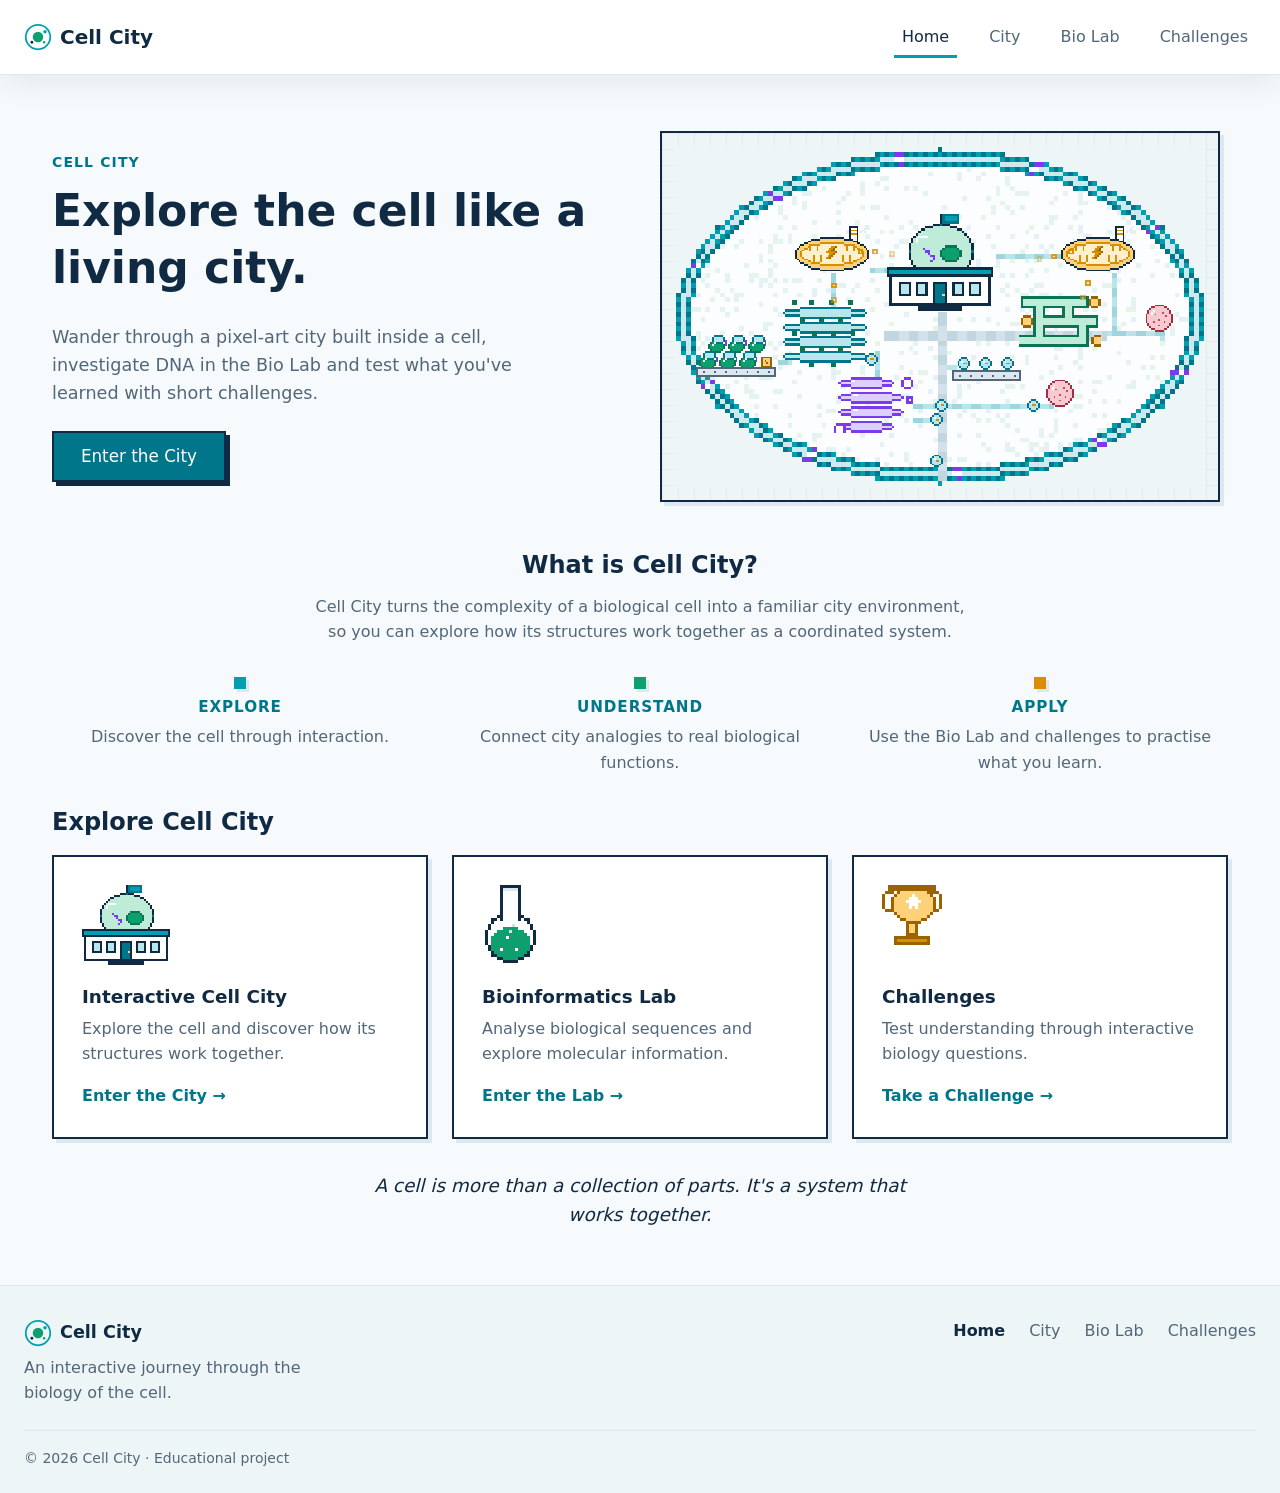
==== commit 69b3fa28: "Complete Cell City interactive website" ====
--- a/index.html
+++ b/index.html
@@ -4,6 +4,7 @@
     <meta charset="UTF-8" />
     <meta name="viewport" content="width=device-width, initial-scale=1.0" />
     <title>Cell City</title>
+    <meta name="description" content="Explore the cell like a living city: an interactive pixel-art cell, a bioinformatics lab and biology challenges." />
 
     <!-- Bootstrap (structural components only — Cell City look comes from style.css below) -->
     <link
@@ -15,6 +16,10 @@
     <link rel="stylesheet" href="css/style.css" />
 
     <script src="js/main.js" defer></script>
+    <script src="data/sprites.js" defer></script>
+    <script src="data/organelles.js" defer></script>
+    <script src="js/pixel.js" defer></script>
+    <script src="js/scene.js" defer></script>
   </head>
   <body>
     <nav class="navbar navbar-expand-lg cell-city-navbar">
@@ -81,33 +86,24 @@
               <p class="hero-section__eyebrow">Cell City</p>
               <h1 class="hero-section__heading">Explore the cell like a living city.</h1>
               <p class="hero-section__lead">
-                Cell City transforms the microscopic cell into an interactive
-                city, where structures and systems work together to keep the
-                whole thing running.
+                Wander through a pixel-art city built inside a cell, investigate
+                DNA in the Bio Lab and test what you've learned with short
+                challenges.
               </p>
               <div class="hero-section__actions">
-                <a class="btn-cell-city" href="city.html">Enter the City</a>
+                <a class="btn-cell-city btn-cell-city--primary" href="city.html">Enter the City</a>
               </div>
             </div>
             <div class="col-lg-6 hero-section__media">
-              <div class="hero-section__atmosphere" aria-hidden="true"></div>
-
-              <!--
-              RECOMMENDED HERO ASSET:
-              A clean, modern biological-cell illustration/3D cutaway,
-              no labels, isolated or transparent background,
-              light scientific aesthetic, teal/green accents,
-              approximately 1200×900 or similar landscape ratio.
-              Replace this placeholder when the final asset is selected.
-              -->
-              <div class="hero-section__placeholder" role="presentation">
-                <span class="hero-section__placeholder-label">Hero visual placeholder</span>
-                <span class="hero-section__placeholder-note">
-                  Recommended visual: minimal scientific illustration of a
-                  biological cell, without labels, with a clean light
-                  background or transparent background, using teal/green
-                  accents and a soft organic form.
-                </span>
+              <div class="hero-section__scene-frame pixel-frame">
+                <!-- Pixel-art cell city, drawn by js/scene.js -->
+                <svg
+                  class="hero-section__scene"
+                  data-cell-scene
+                  viewBox="60 36 880 568"
+                  role="img"
+                  aria-label="Pixel-art illustration of a cell drawn as a small city, with a city-hall nucleus, power plants, protein factories and roads inside a cell membrane."
+                ></svg>
               </div>
             </div>
           </div>
@@ -129,18 +125,18 @@
           <div class="row concept-pillars">
             <div class="col-md-4 concept-pillar">
               <h3 class="concept-pillar__title">Explore</h3>
-              <p class="concept-pillar__desc">Interact with the cell.</p>
+              <p class="concept-pillar__desc">Discover the cell through interaction.</p>
             </div>
             <div class="col-md-4 concept-pillar">
               <h3 class="concept-pillar__title">Understand</h3>
               <p class="concept-pillar__desc">
-                Connect city metaphors to real biology.
+                Connect city analogies to real biological functions.
               </p>
             </div>
             <div class="col-md-4 concept-pillar">
               <h3 class="concept-pillar__title">Apply</h3>
               <p class="concept-pillar__desc">
-                Test what you've learned through labs and challenges.
+                Use the Bio Lab and challenges to practise what you learn.
               </p>
             </div>
           </div>
@@ -154,77 +150,36 @@
           <div class="row explore-section__cards">
             <div class="col-md-4">
               <article class="feature-card">
-                <svg
-                  class="feature-card__icon feature-card__icon--cell"
-                  viewBox="0 0 48 48"
-                  aria-hidden="true"
-                  focusable="false"
-                >
-                  <circle cx="24" cy="24" r="18" fill="none" stroke="currentColor" stroke-width="2" />
-                  <circle cx="24" cy="24" r="7" fill="currentColor" />
-                  <circle cx="34" cy="16" r="2.4" fill="currentColor" />
-                  <circle cx="14" cy="32" r="2" fill="currentColor" />
-                </svg>
+                <span class="feature-card__sprite" data-sprite="nucleus" data-scale="2"></span>
                 <h3 class="feature-card__title">Interactive Cell City</h3>
                 <p class="feature-card__desc">
-                  Explore the cell visually and discover how its structures
-                  work together.
+                  Explore the cell and discover how its structures work
+                  together.
                 </p>
-                <a class="feature-card__link" href="city.html">Enter the City →</a>
+                <a class="feature-card__link" href="city.html">Enter the City &rarr;</a>
               </article>
             </div>
 
             <div class="col-md-4">
               <article class="feature-card">
-                <svg
-                  class="feature-card__icon feature-card__icon--lab"
-                  viewBox="0 0 48 48"
-                  aria-hidden="true"
-                  focusable="false"
-                >
-                  <path
-                    d="M18 6h12M19 6v12l-9 20a4 4 0 0 0 4 6h20a4 4 0 0 0 4-6l-9-20V6"
-                    fill="none"
-                    stroke="currentColor"
-                    stroke-width="2"
-                    stroke-linecap="round"
-                    stroke-linejoin="round"
-                  />
-                  <path d="M14 30h20" stroke="currentColor" stroke-width="2" stroke-linecap="round" />
-                </svg>
+                <span class="feature-card__sprite" data-sprite="flask" data-scale="3"></span>
                 <h3 class="feature-card__title">Bioinformatics Lab</h3>
                 <p class="feature-card__desc">
-                  Work with biological sequences and explore molecular
+                  Analyse biological sequences and explore molecular
                   information.
                 </p>
-                <a class="feature-card__link" href="bio-lab.html">Enter the Lab →</a>
+                <a class="feature-card__link" href="bio-lab.html">Enter the Lab &rarr;</a>
               </article>
             </div>
 
             <div class="col-md-4">
               <article class="feature-card">
-                <svg
-                  class="feature-card__icon feature-card__icon--challenges"
-                  viewBox="0 0 48 48"
-                  aria-hidden="true"
-                  focusable="false"
-                >
-                  <circle cx="24" cy="24" r="18" fill="none" stroke="currentColor" stroke-width="2" />
-                  <path
-                    d="M16 25l6 6 12-14"
-                    fill="none"
-                    stroke="currentColor"
-                    stroke-width="2"
-                    stroke-linecap="round"
-                    stroke-linejoin="round"
-                  />
-                </svg>
+                <span class="feature-card__sprite" data-sprite="trophy" data-scale="3"></span>
                 <h3 class="feature-card__title">Challenges</h3>
                 <p class="feature-card__desc">
-                  Test your understanding through short interactive biology
-                  challenges.
+                  Test understanding through interactive biology questions.
                 </p>
-                <a class="feature-card__link" href="challenges.html">Take a Challenge →</a>
+                <a class="feature-card__link" href="challenges.html">Take a Challenge &rarr;</a>
               </article>
             </div>
           </div>
@@ -235,10 +190,9 @@
       <section class="closing-section">
         <div class="container-fluid page-container">
           <p class="closing-section__statement">
-            A cell is more than a collection of parts.
-            It's a system that works together.
+            A cell is more than a collection of parts. It's a system that
+            works together.
           </p>
-          <a class="closing-section__link" href="city.html">Enter the City &rarr;</a>
         </div>
       </section>
     </main>
@@ -281,7 +235,7 @@
       </div>
     </footer>
 
-    <!-- Bootstrap JS bundle (includes Popper) — powers the navbar's collapse/toggler behavior -->
+    <!-- Bootstrap JS bundle (includes Popper) — powers the navbar toggler, modals, tabs and accordions -->
     <script
       src="https://cdn.jsdelivr.net/npm/bootstrap@5.3.3/dist/js/bootstrap.bundle.min.js"
       defer
--- a/css/style.css
+++ b/css/style.css
@@ -32,9 +32,27 @@
   --color-panel-border: #dce7ee;
   --shadow-panel: 0 8px 30px rgba(16, 42, 67, 0.08);
 
+  /* Darker shades of the accents for text and filled controls, so small
+     text and white-on-colour labels meet WCAG AA contrast. */
+  --color-accent-strong: #00768a;
+  --color-green-strong: #0a7552;
+  --color-energy-strong: #8a5700;
+  --color-danger-strong: #b83249;
+  --color-mutation-strong: #6d28d9;
+  --color-control-border: #6b8296; /* form controls need 3:1 against white */
+
+  /* tints used for pixel-art surfaces and result highlights */
+  --tint-accent: #e1f3f6;
+  --tint-green: #e3f5ed;
+  --tint-energy: #fff3d6;
+  --tint-danger: #fdecef;
+  --tint-mutation: #efe8fd;
+
   /* shared metrics */
   --font-base: system-ui, -apple-system, "Segoe UI", Roboto, Helvetica, Arial, sans-serif;
+  --font-mono: ui-monospace, SFMono-Regular, Menlo, Consolas, "Liberation Mono", monospace;
   --radius-md: 8px;
+  --pixel-shadow: 4px 4px 0 var(--color-panel-border);
 }
 
 /* ========================================
@@ -103,13 +121,13 @@
    4. LINKS
    ======================================== */
 a {
-  color: var(--color-accent);
+  color: var(--color-accent-strong);
   text-decoration: none;
   transition: color 0.2s ease;
 }
 
 a:hover {
-  color: var(--color-accent-secondary);
+  color: var(--color-green-strong);
   text-decoration: underline;
 }
 
@@ -120,28 +138,67 @@
   display: inline-block;
   font-family: var(--font-base);
   font-size: 1rem;
+  font-weight: 500;
+  line-height: 1.4;
   padding: 0.6em 1.4em;
   border-radius: var(--radius-md);
-  border: 1px solid var(--color-accent);
+  border: 2px solid var(--color-accent-strong);
   background: transparent;
-  color: var(--color-accent);
+  color: var(--color-accent-strong);
   cursor: pointer;
-  transition: background-color 0.2s ease, color 0.2s ease;
+  transition: background-color 0.2s ease, color 0.2s ease, transform 0.1s ease, box-shadow 0.1s ease;
 }
 
 .btn-cell-city:hover {
-  background-color: var(--color-accent);
+  background-color: var(--color-accent-strong);
   color: #ffffff;
+  text-decoration: none;
+}
+
+.btn-cell-city:disabled {
+  opacity: 0.55;
+  cursor: not-allowed;
 }
 
 .btn-cell-city-secondary {
-  border-color: var(--color-accent-secondary);
-  color: var(--color-accent-secondary);
+  border-color: var(--color-green-strong);
+  color: var(--color-green-strong);
 }
 
 .btn-cell-city-secondary:hover {
-  background-color: var(--color-accent-secondary);
+  background-color: var(--color-green-strong);
   color: #ffffff;
+}
+
+/* Primary action: filled, with a hard pixel-style shadow that "presses in". */
+.btn-cell-city--primary {
+  background-color: var(--color-accent-strong);
+  border-color: var(--color-text-primary);
+  color: #ffffff;
+  border-radius: 0;
+  box-shadow: 4px 4px 0 var(--color-text-primary);
+}
+
+.btn-cell-city--primary:hover {
+  background-color: #005f70;
+  transform: translate(-1px, -1px);
+  box-shadow: 5px 5px 0 var(--color-text-primary);
+}
+
+.btn-cell-city--primary:active {
+  transform: translate(3px, 3px);
+  box-shadow: 1px 1px 0 var(--color-text-primary);
+}
+
+/* Low-emphasis action (Close, Back, Reset). */
+.btn-cell-city--quiet {
+  border-color: transparent;
+  color: var(--color-text-secondary);
+}
+
+.btn-cell-city--quiet:hover {
+  background-color: var(--color-bg-secondary);
+  color: var(--color-text-primary);
 }
 
 /* ========================================
@@ -199,7 +256,7 @@
 }
 
 .cell-city-navbar__brand:hover {
-  color: var(--color-accent);
+  color: var(--color-accent-strong);
   text-decoration: none;
 }
 
@@ -220,7 +277,7 @@
 }
 
 .cell-city-navbar__link:hover {
-  color: var(--color-accent);
+  color: var(--color-accent-strong);
   text-decoration: none;
 }
 
@@ -341,7 +398,7 @@
 }
 
 .cell-city-footer__link:hover {
-  color: var(--color-accent);
+  color: var(--color-accent-strong);
   text-decoration: none;
 }
 
@@ -372,9 +429,30 @@
    12. ACCESSIBILITY
    ======================================== */
 a:focus-visible,
+button:focus-visible,
+input:focus-visible,
+select:focus-visible,
+textarea:focus-visible,
+summary:focus-visible,
 .btn-cell-city:focus-visible {
-  outline: 2px solid var(--color-accent);
+  outline: 3px solid var(--color-accent-strong);
   outline-offset: 2px;
+}
+
+/* Programmatic focus targets (headings moved into view) need no ring. */
+[tabindex="-1"]:focus {
+  outline: none;
+}
+
+/* Current page in the navbar and footer. */
+.cell-city-navbar__link[aria-current="page"] {
+  color: var(--color-text-primary);
+  box-shadow: inset 0 -3px 0 var(--color-accent);
+}
+
+.cell-city-footer__link[aria-current="page"] {
+  color: var(--color-text-primary);
+  font-weight: 700;
 }
 
 /* ========================================
@@ -407,7 +485,7 @@
 
 .hero-section__eyebrow {
   margin: 0 0 0.5rem;
-  color: var(--color-accent);
+  color: var(--color-accent-strong);
   font-weight: 600;
   font-size: 0.875rem;
   letter-spacing: 0.08em;
@@ -436,51 +514,6 @@
   position: relative;
   display: flex;
   justify-content: center;
-}
-
-/* Soft radial glow behind the hero image so it reads as a "living cell"
-   atmosphere rather than a pasted textbook illustration. */
-.hero-section__atmosphere {
-  position: absolute;
-  inset: -10% -5%;
-  z-index: 0;
-  background: radial-gradient(circle at 40% 35%, rgba(0, 159, 176, 0.16), transparent 60%),
-    radial-gradient(circle at 65% 65%, rgba(14, 159, 110, 0.14), transparent 55%);
-  filter: blur(4px);
-  pointer-events: none;
-}
-
-/* Empty visual slot reserved for the future hero illustration. Sized to the
-   asset's intended ~4:3 landscape ratio so swapping in the real image later
-   won't reflow the hero. */
-.hero-section__placeholder {
-  position: relative;
-  z-index: 1;
-  width: 100%;
-  max-width: 420px;
-  aspect-ratio: 4 / 3;
-  display: flex;
-  flex-direction: column;
-  align-items: center;
-  justify-content: center;
-  gap: 0.5rem;
-  padding: 1.5rem;
-  text-align: center;
-  border: 1px dashed var(--color-panel-border);
-  border-radius: var(--radius-md);
-  background: var(--color-bg-secondary);
-}
-
-.hero-section__placeholder-label {
-  font-weight: 600;
-  color: var(--color-text-secondary);
-}
-
-.hero-section__placeholder-note {
-  font-size: 0.8rem;
-  color: var(--color-text-secondary);
-  opacity: 0.75;
-  max-width: 32ch;
 }
 
 /* --- What is Cell City? --- */
@@ -503,7 +536,7 @@
 }
 
 .concept-pillar__title {
-  color: var(--color-accent);
+  color: var(--color-accent-strong);
   font-size: 0.95rem;
   font-weight: 600;
   letter-spacing: 0.06em;
@@ -537,24 +570,6 @@
   box-shadow: 0 12px 34px rgba(16, 42, 67, 0.12);
 }
 
-.feature-card__icon {
-  width: 40px;
-  height: 40px;
-  margin-bottom: 1rem;
-}
-
-.feature-card__icon--cell {
-  color: var(--color-accent);
-}
-
-.feature-card__icon--lab {
-  color: var(--color-accent-secondary);
-}
-
-.feature-card__icon--challenges {
-  color: var(--color-energy);
-}
-
 .feature-card__title {
   margin-bottom: 0.4em;
 }
@@ -579,10 +594,6 @@
   color: var(--color-text-primary);
   font-size: 1.15rem;
   font-style: italic;
-}
-
-.closing-section__link {
-  font-weight: 600;
 }
 
 /* --- Responsive adjustments --- */
@@ -611,30 +622,434 @@
   }
 }
 
+
+
 /* ========================================
-   15. CITY PAGE
+   15. PIXEL-ART SYSTEM (shared)
    ======================================== */
 
-/* --- City intro --- */
-.city-hero__lead {
+/* Sprites are SVG built from 1x1 pixel rects; keep them crisp when scaled. */
+.pixel-sprite {
+  display: block;
+  max-width: 100%;
+  height: auto;
+  image-rendering: pixelated;
+}
+
+/* Hard-edged frame: square corners and an offset block shadow. */
+.pixel-frame {
+  background: #ffffff;
+  border: 2px solid var(--color-text-primary);
+  border-radius: 0;
+  box-shadow: var(--pixel-shadow);
+}
+
+/* Four nucleotide "tiles" used as a decorative header on the lab page. */
+.base-tiles {
+  display: inline-flex;
+  gap: 4px;
+  margin: 0 0 0.75rem;
+  padding: 0;
+  list-style: none;
+}
+
+.base-tiles li {
+  display: grid;
+  place-items: center;
+  width: 28px;
+  height: 28px;
+  border: 2px solid var(--color-text-primary);
+  font: 700 0.9rem/1 var(--font-mono);
+  color: #ffffff;
+  box-shadow: 2px 2px 0 var(--color-panel-border);
+}
+
+.base-tiles .base-tile--A {
+  background: var(--color-accent-strong);
+}
+.base-tiles .base-tile--T {
+  background: var(--color-danger-strong);
+}
+.base-tiles .base-tile--G {
+  background: var(--color-green-strong);
+}
+.base-tiles .base-tile--C {
+  background: var(--color-energy-strong);
+}
+
+/* ========================================
+   16. HOME — HERO SCENE & FEATURE CARDS
+   ======================================== */
+.hero-section__media {
+  align-self: center;
+}
+
+.hero-section__scene-frame {
+  width: 100%;
+  max-width: 560px;
+  padding: 0.75rem;
+  background-color: var(--color-bg-secondary);
+  background-image: linear-gradient(rgba(16, 42, 67, 0.05) 1px, transparent 1px),
+    linear-gradient(90deg, rgba(16, 42, 67, 0.05) 1px, transparent 1px);
+  background-size: 16px 16px;
+}
+
+.hero-section__scene {
+  display: block;
+  width: 100%;
+  height: auto;
+  background: var(--color-bg-secondary);
+}
+
+.hero-section__actions .btn-cell-city {
+  font-size: 1.05rem;
+  padding: 0.7em 1.6em;
+}
+
+.concept-pillar__title::before {
+  content: "";
+  display: block;
+  width: 12px;
+  height: 12px;
+  margin: 0 auto 0.6rem;
+  background: var(--color-accent);
+  box-shadow: 3px 3px 0 var(--color-panel-border);
+}
+
+.concept-pillar:nth-child(2) .concept-pillar__title::before {
+  background: var(--color-accent-secondary);
+}
+
+.concept-pillar:nth-child(3) .concept-pillar__title::before {
+  background: var(--color-energy);
+}
+
+.feature-card {
+  border: 2px solid var(--color-text-primary);
+  border-radius: 0;
+  box-shadow: var(--pixel-shadow);
+}
+
+.feature-card:hover {
+  transform: translate(-2px, -2px);
+  box-shadow: 6px 6px 0 var(--color-panel-border);
+}
+
+.feature-card__sprite {
+  display: grid;
+  place-items: start;
+  height: 84px;
+  margin-bottom: 1rem;
+}
+
+/* ========================================
+   17. CITY PAGE
+   ======================================== */
+.cell-city-map-section {
+  padding-top: 1rem;
+}
+
+.cell-city-map-section__intro {
+  max-width: 70ch;
+}
+
+.cell-city-map-section__lead {
   color: var(--color-text-secondary);
   font-size: 1.1rem;
-  max-width: 65ch;
-}
-
-.city-hero__image {
-  max-width: 420px;
-  margin-top: 1rem;
-  border-radius: var(--radius-md);
-  box-shadow: var(--shadow-panel);
-  border: 1px solid var(--color-panel-border);
+}
+
+.city-toolbar {
+  display: flex;
+  flex-wrap: wrap;
+  gap: 0.75rem 1rem;
+  margin: 0.5rem 0 1.25rem;
+}
+
+/* Map beside the structure directory; stacks on tablets and phones. */
+.city-layout {
+  display: grid;
+  grid-template-columns: minmax(0, 1fr) 300px;
+  gap: 1.5rem;
+  align-items: start;
+}
+
+/* --- Map container and viewport --- */
+.cell-city-map {
+  min-width: 0;
+  padding: 1rem;
+  background: var(--color-bg-secondary);
+}
+
+.cell-city-map__viewport {
+  max-width: 1100px;
+  margin: 0 auto;
+  overflow: hidden;
+}
+
+.cell-city-map__svg {
+  display: block;
+  width: 100%;
+  height: auto;
+}
+
+.map-noscript {
+  margin: 1rem;
+}
+
+.map-legend {
+  display: flex;
+  flex-wrap: wrap;
+  gap: 0.35rem 1.5rem;
+  margin: 0.75rem 0 0;
+  max-width: none;
+  font-size: 0.85rem;
+  color: var(--color-text-secondary);
+}
+
+.map-legend__item {
+  display: inline-flex;
+  align-items: center;
+  gap: 0.5rem;
+}
+
+.map-legend__swatch {
+  flex: none;
+  width: 12px;
+  height: 12px;
+}
+
+.map-legend__swatch--vesicle {
+  background: #b8e6ec;
+  border: 2px solid #00768a;
+}
+
+.map-legend__swatch--atp {
+  background: var(--color-energy);
+}
+
+/* --- Scene: environment tiles --- */
+.cytoplasm-fill {
+  fill: #fbfdfe;
+}
+
+.cytoplasm-speck--a {
+  fill: #e4f2f5;
+}
+
+.cytoplasm-speck--b {
+  fill: #e6f4ec;
+}
+
+.membrane-head--a {
+  fill: #00768a;
+}
+
+.membrane-head--b {
+  fill: #009fb0;
+}
+
+.membrane-tails {
+  fill: #cde9ee;
+}
+
+.membrane-protein {
+  fill: #7c3aed;
+}
+
+.membrane-pore {
+  fill: #ffffff;
+}
+
+.road-tile--main-a {
+  fill: #c2d6e0;
+}
+
+.road-tile--main-b {
+  fill: #d3e2ea;
+}
+
+.road-tile--side-a {
+  fill: #9fd6de;
+}
+
+.road-tile--side-b {
+  fill: #b9e4ea;
+}
+
+/* --- Scene: interactive structures --- */
+.organelle-building {
+  cursor: pointer;
+  outline: none;
+}
+
+.hit-area {
+  fill: transparent;
+}
+
+.focus-frame {
+  fill: none;
+  stroke: transparent;
+  stroke-width: 3;
+  stroke-dasharray: 8 6;
+  pointer-events: none;
+}
+
+.organelle-building:hover .focus-frame,
+.organelle-building:focus-visible .focus-frame {
+  stroke: var(--color-accent-strong);
+  fill: rgba(0, 159, 176, 0.1);
+}
+
+.organelle-building.is-selected .focus-frame {
+  stroke: var(--color-energy);
+  stroke-dasharray: none;
+  fill: rgba(217, 142, 0, 0.14);
+}
+
+/* Environment frames outline an area without tinting the whole cell. */
+.organelle-building--env:hover .focus-frame,
+.organelle-building--env:focus-visible .focus-frame,
+.organelle-building--env.is-selected .focus-frame {
+  fill: none;
+}
+
+.organelle-building--env:hover,
+.organelle-building--env:focus-visible {
+  filter: drop-shadow(0 0 3px rgba(0, 118, 138, 0.9));
+}
+
+.organelle-building--env.is-selected {
+  filter: drop-shadow(0 0 4px rgba(217, 142, 0, 1));
+}
+
+.organelle-building.is-dimmed {
+  opacity: 0.25;
+}
+
+.map-label,
+.env-label {
+  pointer-events: none;
+  user-select: none;
+}
+
+.map-label {
+  fill: var(--color-text-primary);
+  font: 700 15px var(--font-base);
+  stroke: #ffffff;
+  stroke-width: 4px;
+  stroke-linejoin: round;
+  paint-order: stroke;
+}
+
+.map-label--role {
+  fill: var(--color-text-secondary);
+  font-size: 12.5px;
+  font-weight: 500;
+}
+
+/* --- Directory --- */
+.city-directory {
+  min-width: 0;
+  padding: 1rem;
   background: #ffffff;
-}
-
-/* --- Cell → City guide --- */
+  border: 2px solid var(--color-text-primary);
+  box-shadow: var(--pixel-shadow);
+}
+
+.city-directory h2 {
+  font-size: 1.15rem;
+}
+
+.directory-search__label {
+  display: block;
+  margin-bottom: 0.25rem;
+  font-size: 0.85rem;
+  font-weight: 600;
+  color: var(--color-text-primary);
+}
+
+.directory-status {
+  margin: 0.5rem 0;
+  font-size: 0.85rem;
+}
+
+.directory-list {
+  display: flex;
+  flex-direction: column;
+  gap: 0.4rem;
+  max-height: 480px;
+  margin: 0;
+  padding: 0 0.25rem 0 0;
+  overflow-y: auto;
+  list-style: none;
+}
+
+.directory-list__row[hidden] {
+  display: none;
+}
+
+.directory-item {
+  display: grid;
+  grid-template-columns: 52px 1fr;
+  align-items: center;
+  gap: 0.75rem;
+  width: 100%;
+  padding: 0.4rem 0.5rem;
+  text-align: left;
+  font: inherit;
+  color: var(--color-text-primary);
+  background: var(--color-bg);
+  border: 2px solid var(--color-panel-border);
+  cursor: pointer;
+}
+
+.directory-item:hover {
+  border-color: var(--color-accent-strong);
+  background: var(--tint-accent);
+}
+
+.directory-item__sprite {
+  display: grid;
+  place-items: center;
+  width: 52px;
+  height: 38px;
+}
+
+.directory-item__sprite svg {
+  width: 100%;
+  height: 100%;
+}
+
+.directory-item__text {
+  display: flex;
+  flex-direction: column;
+  min-width: 0;
+  line-height: 1.25;
+}
+
+.directory-item__name {
+  font-weight: 600;
+}
+
+.directory-item__role {
+  font-size: 0.8rem;
+  color: var(--color-text-secondary);
+}
+
+/* --- Cell → City guide (secondary, collapsed by default) --- */
+.city-guide-section {
+  margin-top: 1.5rem;
+}
+
+.city-guide__summary {
+  font-weight: 600;
+  color: var(--color-text-primary);
+  cursor: pointer;
+}
+
 .city-guide-section__lead {
+  margin-top: 0.75rem;
   color: var(--color-text-secondary);
-  max-width: 65ch;
 }
 
 .city-guide__list {
@@ -651,11 +1066,11 @@
   gap: 0.75rem;
   padding: 0.65rem 0.85rem;
   background: var(--color-bg-secondary);
-  border-radius: var(--radius-md);
 }
 
 .city-guide__row dt {
   color: var(--color-text-secondary);
+  font-weight: 400;
 }
 
 .city-guide__row dd {
@@ -665,7 +1080,6 @@
   text-align: right;
 }
 
-/* --- Challenge entry point --- */
 .city-cta {
   text-align: center;
 }
@@ -674,3 +1088,1053 @@
   margin-left: auto;
   margin-right: auto;
 }
+
+/* ========================================
+   18. MODALS (organelle details + city challenge)
+   ======================================== */
+.modal-content.pixel-frame {
+  box-shadow: 6px 6px 0 var(--color-panel-border);
+}
+
+.modal-header,
+.modal-footer {
+  border-color: var(--color-panel-border);
+}
+
+.modal-title {
+  margin: 0;
+}
+
+.modal-footer {
+  gap: 0.5rem;
+}
+
+.organelle-modal__header {
+  align-items: flex-start;
+  gap: 1rem;
+}
+
+.organelle-modal__sprite {
+  display: grid;
+  flex: none;
+  place-items: center;
+  width: 96px;
+  height: 80px;
+  padding: 4px;
+  background-color: var(--color-bg-secondary);
+  background-image: linear-gradient(rgba(16, 42, 67, 0.05) 1px, transparent 1px),
+    linear-gradient(90deg, rgba(16, 42, 67, 0.05) 1px, transparent 1px);
+  background-size: 8px 8px;
+  border: 2px solid var(--color-panel-border);
+}
+
+.organelle-modal__sprite svg {
+  width: 100%;
+  height: 100%;
+}
+
+.organelle-modal__heading {
+  flex: 1;
+  min-width: 0;
+}
+
+.organelle-modal__kind {
+  margin: 0;
+  font-size: 0.75rem;
+  font-weight: 700;
+  letter-spacing: 0.08em;
+  text-transform: uppercase;
+  color: var(--color-accent-strong);
+}
+
+.organelle-modal__role {
+  margin: 0.15rem 0 0;
+  font-weight: 600;
+  color: var(--color-energy-strong);
+}
+
+.organelle-modal__analogy {
+  padding: 0.75rem 1rem;
+  background: var(--tint-energy);
+  border-left: 4px solid var(--color-energy);
+}
+
+.accordion {
+  --bs-accordion-border-radius: 0;
+  --bs-accordion-inner-border-radius: 0;
+  --bs-accordion-border-color: var(--color-panel-border);
+  --bs-accordion-btn-focus-box-shadow: none;
+  --bs-accordion-active-bg: var(--color-bg-secondary);
+  --bs-accordion-active-color: var(--color-text-primary);
+  --bs-accordion-btn-color: var(--color-text-primary);
+  margin-top: 1rem;
+}
+
+.accordion-button {
+  font-weight: 600;
+}
+
+.accordion-body ul {
+  margin: 0;
+  padding-left: 1.2rem;
+}
+
+.accordion-body li + li {
+  margin-top: 0.4rem;
+}
+
+.accordion-body ul.organelle-related {
+  list-style: none;
+  padding-left: 0;
+}
+
+.link-button {
+  padding: 0;
+  font: inherit;
+  font-weight: 600;
+  color: var(--color-accent-strong);
+  background: none;
+  border: 0;
+  text-decoration: underline;
+  cursor: pointer;
+}
+
+.link-button:hover {
+  color: var(--color-green-strong);
+}
+
+/* ========================================
+   19. BIO LAB
+   ======================================== */
+.lab-hero {
+  display: flex;
+  align-items: center;
+  gap: 1.5rem;
+  margin-bottom: 1.5rem;
+}
+
+.lab-hero__text {
+  flex: 1;
+  min-width: 0;
+}
+
+.lab-hero__lead {
+  font-size: 1.1rem;
+}
+
+.lab-hero__art {
+  flex: none;
+}
+
+.lab-workbench {
+  padding: 1rem;
+}
+
+/* Tabs (Bootstrap nav-pills, restyled as chunky pixel buttons). */
+.lab-tabs {
+  display: flex;
+  flex-wrap: wrap;
+  gap: 0.5rem;
+  margin: 0 0 1.25rem;
+  padding: 0 0 1rem;
+  border-bottom: 2px solid var(--color-panel-border);
+  list-style: none;
+}
+
+.lab-tabs .nav-link {
+  padding: 0.5rem 1rem;
+  font-weight: 600;
+  color: var(--color-text-secondary);
+  background: #ffffff;
+  border: 2px solid var(--color-panel-border);
+  border-radius: 0;
+}
+
+.lab-tabs .nav-link:hover {
+  color: var(--color-text-primary);
+  border-color: var(--color-accent-strong);
+}
+
+.lab-tabs .nav-link.active {
+  color: #ffffff;
+  background: var(--color-accent-strong);
+  border-color: var(--color-text-primary);
+  box-shadow: 3px 3px 0 var(--color-text-primary);
+}
+
+.lab-pane > h2 {
+  font-size: 1.25rem;
+}
+
+.lab-pane__intro {
+  max-width: 75ch;
+}
+
+.lab-grid {
+  display: grid;
+  grid-template-columns: repeat(auto-fit, minmax(min(100%, 320px), 1fr));
+  gap: 1.5rem;
+  align-items: start;
+}
+
+/* --- Forms --- */
+.lab-form {
+  min-width: 0;
+}
+
+.lab-label,
+.lab-fieldset legend {
+  display: block;
+  float: none;
+  margin: 0 0 0.35rem;
+  padding: 0;
+  font-size: 0.95rem;
+  font-weight: 600;
+  color: var(--color-text-primary);
+}
+
+.lab-fieldset {
+  min-width: 0;
+  margin: 0 0 1rem;
+  padding: 0;
+  border: 0;
+}
+
+.lab-input,
+.lab-textarea,
+.lab-select {
+  display: block;
+  width: 100%;
+  padding: 0.55rem 0.7rem;
+  font: inherit;
+  color: var(--color-text-primary);
+  background: #ffffff;
+  border: 2px solid var(--color-control-border);
+  border-radius: 0;
+}
+
+.lab-textarea {
+  min-height: 6.5rem;
+  font-family: var(--font-mono);
+  letter-spacing: 0.05em;
+  resize: vertical;
+  overflow-wrap: anywhere;
+}
+
+.lab-input[aria-invalid="true"],
+.lab-textarea[aria-invalid="true"] {
+  border-color: var(--color-danger-strong);
+}
+
+.lab-field {
+  margin-bottom: 1rem;
+}
+
+.lab-field-row {
+  display: flex;
+  flex-wrap: wrap;
+  gap: 1rem;
+}
+
+.lab-field-row > .lab-field {
+  flex: 1 1 9rem;
+  min-width: 0;
+}
+
+.lab-hint {
+  margin: 0.35rem 0 0;
+  font-size: 0.85rem;
+}
+
+.lab-choice {
+  display: flex;
+  align-items: flex-start;
+  gap: 0.5rem;
+  margin-bottom: 0.4rem;
+}
+
+.lab-choice input {
+  margin-top: 0.3rem;
+  accent-color: var(--color-accent-strong);
+}
+
+.lab-choice label {
+  color: var(--color-text-primary);
+}
+
+.lab-actions {
+  display: flex;
+  flex-wrap: wrap;
+  gap: 0.6rem;
+  margin-top: 1rem;
+}
+
+.lab-note {
+  margin: 1rem 0;
+  padding: 0.75rem 1rem;
+  font-size: 0.9rem;
+  background: var(--tint-accent);
+  border-left: 4px solid var(--color-accent);
+}
+
+.lab-note p {
+  margin: 0;
+  max-width: none;
+}
+
+.lab-note p + p {
+  margin-top: 0.4rem;
+}
+
+.lab-error {
+  margin: 0.75rem 0 0;
+  padding: 0.6rem 0.9rem;
+  color: var(--color-danger-strong);
+  font-weight: 500;
+  background: var(--tint-danger);
+  border-left: 4px solid var(--color-danger);
+}
+
+.lab-warning {
+  margin: 0.75rem 0 0;
+  padding: 0.6rem 0.9rem;
+  color: var(--color-energy-strong);
+  background: var(--tint-energy);
+  border-left: 4px solid var(--color-energy);
+}
+
+/* --- Results --- */
+.lab-results {
+  min-width: 0;
+}
+
+.lab-empty {
+  margin: 0;
+  padding: 1.25rem;
+  color: var(--color-text-secondary);
+  background: var(--color-bg-secondary);
+  border: 2px dashed var(--color-panel-border);
+}
+
+.result-block {
+  margin-bottom: 1.25rem;
+}
+
+.result-block h3 {
+  margin-bottom: 0.35rem;
+  font-size: 0.95rem;
+}
+
+.result-block__meta {
+  margin: 0 0 0.35rem;
+  font-size: 0.85rem;
+}
+
+.sequence-output {
+  margin: 0;
+  padding: 0.7rem 0.85rem;
+  font: 600 0.95rem/1.7 var(--font-mono);
+  letter-spacing: 0.08em;
+  overflow-wrap: anywhere;
+  color: var(--color-text-primary);
+  background: var(--color-bg-secondary);
+  border: 2px solid var(--color-panel-border);
+}
+
+.stat-grid {
+  display: grid;
+  grid-template-columns: repeat(auto-fit, minmax(110px, 1fr));
+  gap: 0.6rem;
+  margin: 0 0 1.25rem;
+}
+
+.stat-card {
+  padding: 0.6rem 0.75rem;
+  background: #ffffff;
+  border: 2px solid var(--color-panel-border);
+}
+
+.stat-card dt {
+  margin: 0;
+  font-size: 0.75rem;
+  font-weight: 600;
+  letter-spacing: 0.06em;
+  text-transform: uppercase;
+  color: var(--color-text-secondary);
+}
+
+.stat-card dd {
+  margin: 0.15rem 0 0;
+  font: 700 1.5rem/1.2 var(--font-mono);
+  color: var(--color-text-primary);
+}
+
+.stat-card--gc {
+  background: var(--tint-green);
+  border-color: var(--color-green-strong);
+}
+
+.base-bar {
+  height: 10px;
+  margin-top: 0.4rem;
+  background: var(--color-bg-secondary);
+  border: 1px solid var(--color-panel-border);
+}
+
+.base-bar > span {
+  display: block;
+  height: 100%;
+  /* Segmented fill gives the bars a pixel-block look. */
+  background-image: repeating-linear-gradient(90deg, transparent 0 6px, rgba(255, 255, 255, 0.55) 6px 8px);
+}
+
+.base-bar--A > span {
+  background-color: var(--color-accent-strong);
+}
+.base-bar--T > span {
+  background-color: var(--color-danger-strong);
+}
+.base-bar--G > span {
+  background-color: var(--color-green-strong);
+}
+.base-bar--C > span {
+  background-color: var(--color-energy-strong);
+}
+
+/* Bases inside sequences are coloured by letter (the letter is always shown). */
+.seq-base {
+  font-weight: 700;
+}
+.seq-base--A {
+  color: var(--color-accent-strong);
+}
+.seq-base--T,
+.seq-base--U {
+  color: var(--color-danger-strong);
+}
+.seq-base--G {
+  color: var(--color-green-strong);
+}
+.seq-base--C {
+  color: var(--color-energy-strong);
+}
+
+/* Inline monospace text for sequences inside sentences. */
+.mono {
+  font-family: var(--font-mono);
+  overflow-wrap: anywhere;
+}
+
+/* --- Translation --- */
+.codon-chips {
+  display: flex;
+  flex-wrap: wrap;
+  gap: 0.4rem;
+  margin: 0;
+  padding: 0;
+  list-style: none;
+}
+
+.codon-chip {
+  min-width: 3.6rem;
+  padding: 0.3rem 0.45rem;
+  text-align: center;
+  font-family: var(--font-mono);
+  line-height: 1.3;
+  background: #ffffff;
+  border: 2px solid var(--color-control-border);
+}
+
+.codon-chip__codon {
+  display: block;
+  font-size: 0.8rem;
+  letter-spacing: 0.08em;
+  color: var(--color-text-secondary);
+}
+
+.codon-chip__aa {
+  display: block;
+  font-size: 0.95rem;
+  font-weight: 700;
+  color: var(--color-text-primary);
+}
+
+.codon-chip.is-start {
+  background: var(--tint-energy);
+  border-color: var(--color-energy-strong);
+}
+
+.codon-chip.is-stop {
+  background: var(--tint-danger);
+  border-color: var(--color-danger-strong);
+}
+
+/* --- Codon explorer --- */
+.codon-builder {
+  display: flex;
+  flex-wrap: wrap;
+  align-items: stretch;
+  gap: 1rem;
+  margin-bottom: 1.25rem;
+}
+
+.codon-builder__selects {
+  display: flex;
+  flex-wrap: wrap;
+  gap: 0.75rem;
+}
+
+.codon-builder__selects .lab-field {
+  margin: 0;
+  min-width: 6.5rem;
+}
+
+.codon-result {
+  flex: 1 1 14rem;
+  padding: 0.75rem 1rem;
+  background: var(--color-bg-secondary);
+  border: 2px solid var(--color-panel-border);
+}
+
+.codon-result__codon {
+  margin: 0;
+  font: 700 1.5rem/1.2 var(--font-mono);
+  letter-spacing: 0.1em;
+  color: var(--color-text-primary);
+}
+
+.codon-result__aa {
+  margin: 0.2rem 0 0;
+  color: var(--color-text-primary);
+}
+
+.codon-table-wrap {
+  max-height: 460px;
+  overflow: auto;
+  border: 2px solid var(--color-panel-border);
+}
+
+.codon-table {
+  width: 100%;
+  margin: 0;
+  font-size: 0.95rem;
+  border-collapse: collapse;
+}
+
+.codon-table th,
+.codon-table td {
+  padding: 0.4rem 0.75rem;
+  text-align: left;
+  border-bottom: 1px solid var(--color-panel-border);
+}
+
+.codon-table thead th {
+  position: sticky;
+  top: 0;
+  z-index: 1;
+  color: var(--color-text-primary);
+  background: var(--color-bg-secondary);
+  border-bottom: 2px solid var(--color-panel-border);
+}
+
+.codon-table td:first-child {
+  font-family: var(--font-mono);
+  font-weight: 700;
+}
+
+.codon-table .codon-pick {
+  padding: 0.1rem 0.45rem;
+  font: inherit;
+  color: var(--color-accent-strong);
+  background: transparent;
+  border: 2px solid transparent;
+  cursor: pointer;
+}
+
+.codon-table .codon-pick:hover {
+  border-color: var(--color-accent-strong);
+}
+
+.codon-table tr.is-stop td {
+  background: var(--tint-danger);
+}
+
+.codon-table tr.is-start td {
+  background: var(--tint-energy);
+}
+
+.codon-table tr.is-selected td {
+  box-shadow: inset 0 0 0 2px var(--color-accent-strong);
+}
+
+/* --- Mutation visualiser --- */
+.mut-legend {
+  display: flex;
+  flex-wrap: wrap;
+  gap: 0.4rem 1rem;
+  margin: 0 0 0.75rem;
+  padding: 0;
+  font-size: 0.85rem;
+  list-style: none;
+}
+
+.mut-legend li {
+  display: inline-flex;
+  align-items: center;
+  gap: 0.4rem;
+}
+
+.mut-blocks {
+  display: flex;
+  flex-wrap: wrap;
+  gap: 1rem 0.75rem;
+}
+
+.mut-block {
+  display: grid;
+  grid-auto-flow: column;
+  grid-template-rows: auto auto auto;
+  gap: 2px;
+}
+
+.mut-cell {
+  display: grid;
+  place-items: center;
+  width: 1.7rem;
+  height: 1.9rem;
+  font: 700 1rem/1 var(--font-mono);
+  border: 2px solid transparent;
+}
+
+.mut-cell--index {
+  height: 1.1rem;
+  font-size: 0.65rem;
+  font-weight: 500;
+  color: var(--color-text-secondary);
+}
+
+.mut-cell.is-changed {
+  background: var(--tint-mutation);
+  border-color: var(--color-mutation-strong);
+  color: var(--color-mutation-strong);
+}
+
+.mut-cell.is-inserted {
+  background: var(--tint-green);
+  border-color: var(--color-green-strong);
+  color: var(--color-green-strong);
+  text-decoration: underline;
+}
+
+.mut-cell.is-deleted {
+  background: var(--tint-danger);
+  border-color: var(--color-danger-strong);
+  color: var(--color-danger-strong);
+  text-decoration: line-through;
+}
+
+.mut-cell.is-gap {
+  color: var(--color-text-secondary);
+  background: repeating-linear-gradient(45deg, #ffffff 0 3px, var(--color-panel-border) 3px 5px);
+}
+
+.mut-legend .mut-cell {
+  width: 1.4rem;
+  height: 1.4rem;
+  font-size: 0.85rem;
+}
+
+.mut-summary {
+  margin: 1rem 0 0.5rem;
+  padding: 0.75rem 1rem;
+  color: var(--color-text-primary);
+  background: var(--tint-mutation);
+  border-left: 4px solid var(--color-mutation);
+}
+
+.mut-summary p {
+  margin: 0;
+  max-width: none;
+}
+
+.mut-summary p + p {
+  margin-top: 0.35rem;
+}
+
+/* ========================================
+   20. CHALLENGES
+   ======================================== */
+.challenges-hero {
+  display: flex;
+  align-items: center;
+  gap: 1.5rem;
+  margin-bottom: 1.5rem;
+}
+
+.challenges-hero__text {
+  flex: 1;
+  min-width: 0;
+}
+
+.challenges-panel {
+  min-height: 320px;
+  padding: 1.5rem;
+}
+
+.challenge-heading {
+  font-size: 1.3rem;
+}
+
+.challenge-hub__summary {
+  color: var(--color-text-secondary);
+}
+
+.challenge-grid {
+  display: grid;
+  grid-template-columns: repeat(auto-fill, minmax(min(100%, 300px), 1fr));
+  gap: 1rem;
+  margin-bottom: 1.25rem;
+}
+
+.challenge-card {
+  display: flex;
+  flex-direction: column;
+  padding: 1rem;
+  background: #ffffff;
+  border: 2px solid var(--color-text-primary);
+  box-shadow: var(--pixel-shadow);
+}
+
+.challenge-card__sprite {
+  display: grid;
+  place-items: start;
+  height: 66px;
+  margin-bottom: 0.75rem;
+}
+
+.challenge-card__sprite svg {
+  width: auto;
+  max-width: 100%;
+  height: 100%;
+}
+
+.challenge-card__title {
+  margin-bottom: 0.3rem;
+  font-size: 1.05rem;
+}
+
+.challenge-card__blurb {
+  margin-bottom: 0.4rem;
+  font-size: 0.92rem;
+}
+
+.challenge-card__meta,
+.challenge-card__status {
+  margin-bottom: 0.3rem;
+  font-size: 0.85rem;
+}
+
+.challenge-card__status {
+  margin-bottom: 0.9rem;
+}
+
+.challenge-card__status.is-done {
+  font-weight: 600;
+  color: var(--color-green-strong);
+}
+
+.challenge-card .btn-cell-city {
+  margin-top: auto;
+  align-self: flex-start;
+}
+
+/* --- Quiz --- */
+.quiz__top {
+  display: flex;
+  flex-wrap: wrap;
+  align-items: center;
+  justify-content: space-between;
+  gap: 0.5rem;
+  margin-bottom: 0.75rem;
+}
+
+.quiz__category {
+  margin: 0;
+  font-size: 0.85rem;
+  font-weight: 700;
+  letter-spacing: 0.06em;
+  text-transform: uppercase;
+  color: var(--color-accent-strong);
+}
+
+.quiz__count {
+  margin-bottom: 0.4rem;
+  font-size: 0.9rem;
+}
+
+.quiz-progress {
+  height: 12px;
+  margin-bottom: 1.25rem;
+  background: var(--color-bg-secondary);
+  border: 2px solid var(--color-text-primary);
+}
+
+.quiz-progress__bar {
+  height: 100%;
+  background-color: var(--color-accent-secondary);
+  background-image: repeating-linear-gradient(90deg, transparent 0 8px, rgba(255, 255, 255, 0.5) 8px 10px);
+  transition: width 0.3s steps(6);
+}
+
+.quiz__prompt {
+  margin-bottom: 1rem;
+  font-size: 1.25rem;
+}
+
+.quiz__options {
+  display: grid;
+  gap: 0.6rem;
+}
+
+.quiz-option {
+  display: flex;
+  align-items: center;
+  gap: 0.75rem;
+  width: 100%;
+  padding: 0.7rem 0.9rem;
+  text-align: left;
+  font: inherit;
+  color: var(--color-text-primary);
+  background: #ffffff;
+  border: 2px solid var(--color-control-border);
+  cursor: pointer;
+}
+
+.quiz-option:hover:not(:disabled) {
+  background: var(--tint-accent);
+  border-color: var(--color-accent-strong);
+}
+
+.quiz-option:disabled {
+  cursor: default;
+}
+
+.quiz-option__letter {
+  display: grid;
+  flex: none;
+  place-items: center;
+  width: 1.8rem;
+  height: 1.8rem;
+  font: 700 0.9rem var(--font-mono);
+  color: #ffffff;
+  background: var(--color-text-primary);
+}
+
+.quiz-option__text {
+  flex: 1;
+  min-width: 0;
+}
+
+.quiz-option__flag {
+  flex: none;
+  font-size: 0.8rem;
+  font-weight: 700;
+}
+
+.quiz-option.is-correct {
+  background: var(--tint-green);
+  border-color: var(--color-green-strong);
+}
+
+.quiz-option.is-correct .quiz-option__flag {
+  color: var(--color-green-strong);
+}
+
+.quiz-option.is-incorrect {
+  background: var(--tint-danger);
+  border-color: var(--color-danger-strong);
+}
+
+.quiz-option.is-incorrect .quiz-option__flag {
+  color: var(--color-danger-strong);
+}
+
+.quiz__feedback:not(:empty) {
+  margin-top: 1rem;
+  padding: 0.75rem 1rem;
+  background: var(--color-bg-secondary);
+  border-left: 4px solid var(--color-accent);
+}
+
+.quiz__verdict {
+  margin: 0 0 0.25rem;
+  font-weight: 700;
+}
+
+.quiz__verdict.is-correct {
+  color: var(--color-green-strong);
+}
+
+.quiz__verdict.is-incorrect {
+  color: var(--color-danger-strong);
+}
+
+.quiz__explanation {
+  margin: 0;
+  max-width: none;
+  color: var(--color-text-primary);
+}
+
+.quiz__actions {
+  display: flex;
+  flex-wrap: wrap;
+  gap: 0.75rem;
+  margin-top: 1.25rem;
+}
+
+/* --- Results --- */
+.result__category {
+  margin-bottom: 0.25rem;
+  font-weight: 600;
+}
+
+.result__score {
+  margin-bottom: 0.25rem;
+  font: 700 2.5rem/1.1 var(--font-mono);
+  color: var(--color-text-primary);
+}
+
+.result__percent {
+  font-size: 1.1rem;
+  color: var(--color-text-secondary);
+}
+
+.result__message {
+  color: var(--color-text-primary);
+}
+
+.result__best {
+  font-size: 0.9rem;
+}
+
+.result__warning {
+  padding: 0.5rem 0.8rem;
+  color: var(--color-energy-strong);
+  background: var(--tint-energy);
+  border-left: 4px solid var(--color-energy);
+}
+
+.result-review {
+  margin: 1.25rem 0 0;
+  padding: 0;
+  list-style: none;
+}
+
+.result-review__item {
+  margin-bottom: 0.6rem;
+  padding: 0.6rem 0.9rem;
+  border-left: 4px solid var(--color-control-border);
+}
+
+.result-review__item.is-correct {
+  background: var(--tint-green);
+  border-color: var(--color-green-strong);
+}
+
+.result-review__item.is-incorrect {
+  background: var(--tint-danger);
+  border-color: var(--color-danger-strong);
+}
+
+.result-review__item p {
+  margin: 0;
+  max-width: none;
+  color: var(--color-text-primary);
+}
+
+.result-review__item .result-review__answer {
+  margin-top: 0.2rem;
+  font-size: 0.9rem;
+}
+
+/* ========================================
+   21. RESPONSIVE
+   ======================================== */
+@media (max-width: 991.98px) {
+  .city-layout {
+    grid-template-columns: minmax(0, 1fr);
+  }
+
+  .directory-list {
+    display: grid;
+    grid-template-columns: repeat(auto-fill, minmax(230px, 1fr));
+    max-height: none;
+  }
+
+  .hero-section__scene-frame {
+    margin: 0 auto;
+  }
+}
+
+@media (max-width: 767.98px) {
+  .lab-hero,
+  .challenges-hero {
+    flex-direction: column-reverse;
+    align-items: flex-start;
+  }
+
+  .lab-workbench,
+  .challenges-panel {
+    padding: 0.85rem;
+  }
+
+  .lab-tabs .nav-link {
+    padding: 0.45rem 0.7rem;
+    font-size: 0.9rem;
+  }
+}
+
+@media (max-width: 575.98px) {
+  /* Map text would shrink below readable size; the directory names every structure. */
+  .map-label {
+    display: none;
+  }
+
+  .organelle-modal__sprite {
+    width: 72px;
+    height: 60px;
+  }
+
+  .quiz-option {
+    flex-wrap: wrap;
+  }
+
+  .quiz-option__flag {
+    flex-basis: 100%;
+    padding-left: 2.55rem;
+  }
+
+  .mut-cell {
+    width: 1.5rem;
+  }
+}
+
+/* ========================================
+   22. REDUCED MOTION
+   ======================================== */
+@media (prefers-reduced-motion: reduce) {
+  .feature-card,
+  .btn-cell-city,
+  .quiz-progress__bar {
+    transition: none;
+  }
+
+  .feature-card:hover {
+    transform: none;
+  }
+
+  .btn-cell-city--primary:hover,
+  .btn-cell-city--primary:active {
+    transform: none;
+  }
+}
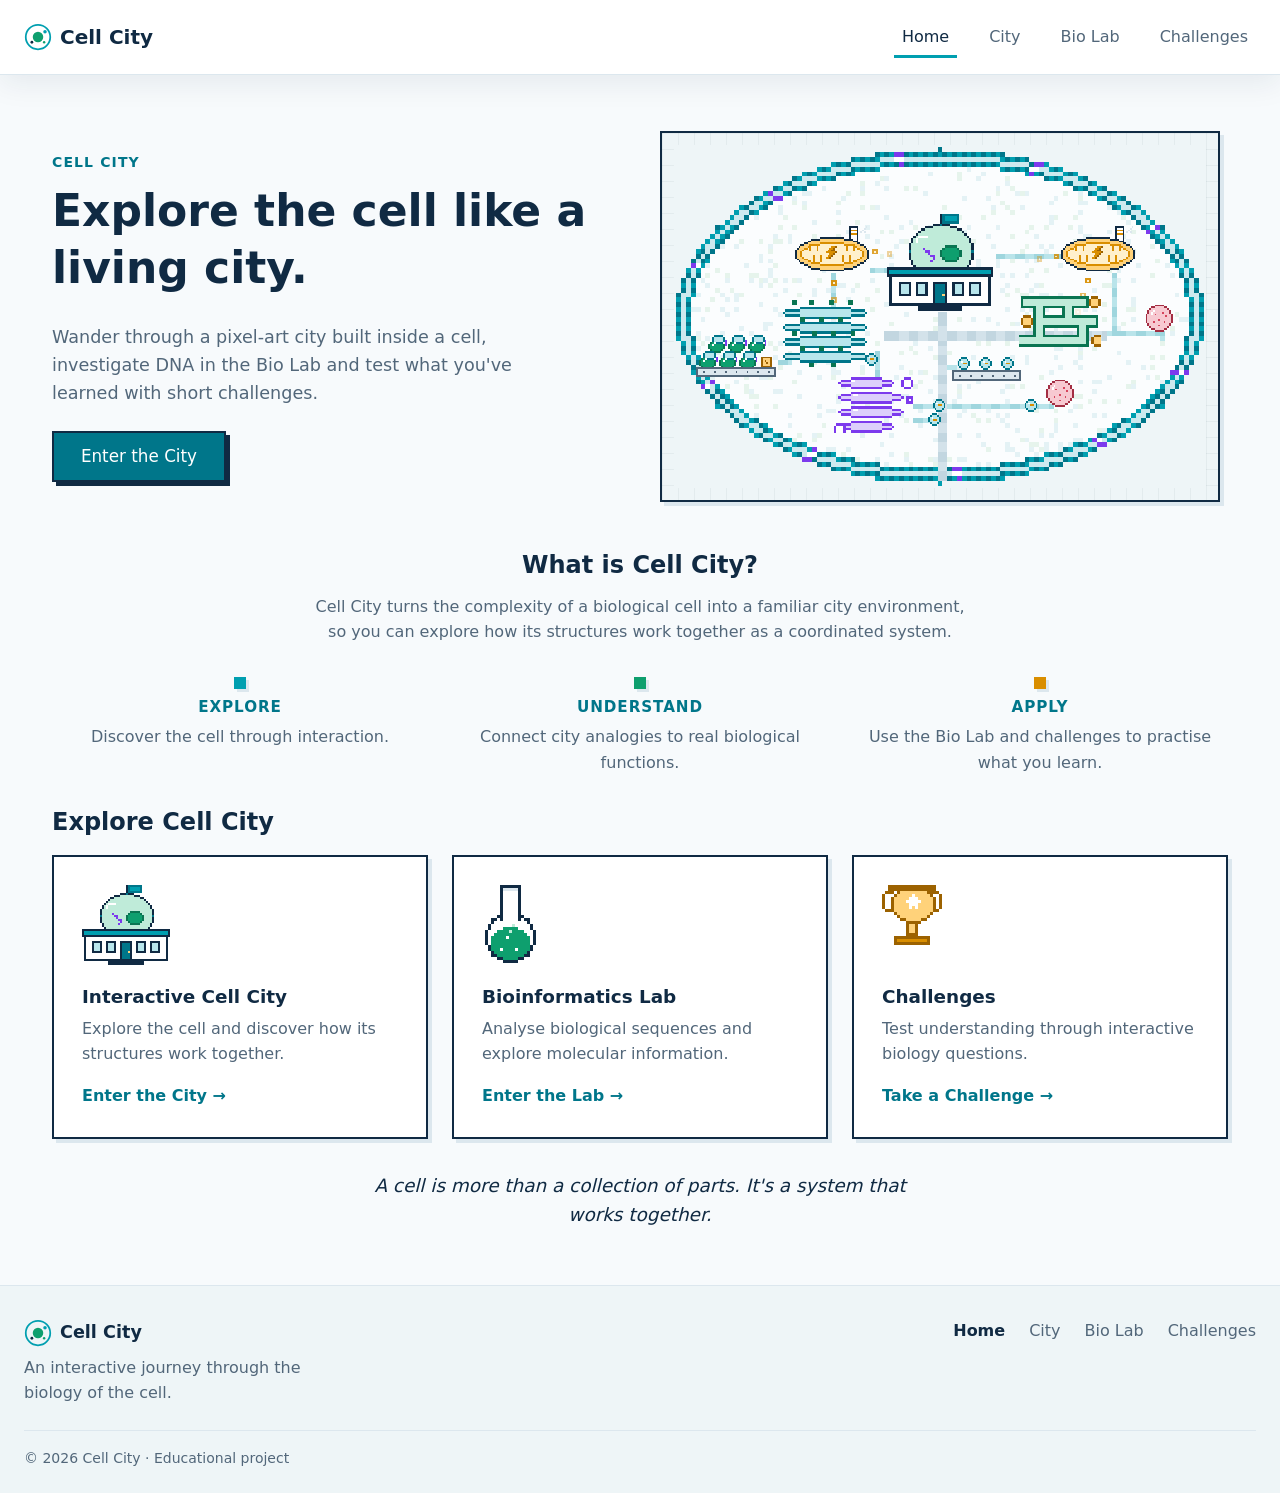
==== commit f84a4b6e: "Audit fixes: accessibility, scientific wording, layout and tests" ====
--- a/index.html
+++ b/index.html
@@ -4,6 +4,7 @@
     <meta charset="UTF-8" />
     <meta name="viewport" content="width=device-width, initial-scale=1.0" />
     <title>Cell City</title>
+    <link rel="icon" type="image/svg+xml" href="assets/images/favicon.svg" />
     <meta name="description" content="Explore the cell like a living city: an interactive pixel-art cell, a bioinformatics lab and biology challenges." />
 
     <!-- Bootstrap (structural components only — Cell City look comes from style.css below) -->
@@ -22,7 +23,7 @@
     <script src="js/scene.js" defer></script>
   </head>
   <body>
-    <nav class="navbar navbar-expand-lg cell-city-navbar">
+    <nav class="navbar navbar-expand-lg cell-city-navbar" aria-label="Primary">
       <div class="container-fluid cell-city-navbar__container">
         <a
           class="navbar-brand cell-city-navbar__brand"
--- a/css/style.css
+++ b/css/style.css
@@ -160,16 +160,6 @@
   cursor: not-allowed;
 }
 
-.btn-cell-city-secondary {
-  border-color: var(--color-green-strong);
-  color: var(--color-green-strong);
-}
-
-.btn-cell-city-secondary:hover {
-  background-color: var(--color-green-strong);
-  color: #ffffff;
-}
-
 /* Primary action: filled, with a hard pixel-style shadow that "presses in". */
 .btn-cell-city--primary {
   background-color: var(--color-accent-strong);
@@ -513,6 +503,7 @@
 .hero-section__media {
   position: relative;
   display: flex;
+  align-self: center;
   justify-content: center;
 }
 
@@ -558,16 +549,16 @@
 .feature-card {
   height: 100%;
   background: #ffffff;
-  border: 1px solid var(--color-panel-border);
-  border-radius: var(--radius-md);
-  box-shadow: var(--shadow-panel);
+  border: 2px solid var(--color-text-primary);
+  border-radius: 0;
+  box-shadow: var(--pixel-shadow);
   padding: 1.75rem;
   transition: transform 0.2s ease, box-shadow 0.2s ease;
 }
 
 .feature-card:hover {
-  transform: translateY(-2px);
-  box-shadow: 0 12px 34px rgba(16, 42, 67, 0.12);
+  transform: translate(-2px, -2px);
+  box-shadow: 6px 6px 0 var(--color-panel-border);
 }
 
 .feature-card__title {
@@ -680,10 +671,6 @@
 /* ========================================
    16. HOME — HERO SCENE & FEATURE CARDS
    ======================================== */
-.hero-section__media {
-  align-self: center;
-}
-
 .hero-section__scene-frame {
   width: 100%;
   max-width: 560px;
@@ -724,17 +711,6 @@
   background: var(--color-energy);
 }
 
-.feature-card {
-  border: 2px solid var(--color-text-primary);
-  border-radius: 0;
-  box-shadow: var(--pixel-shadow);
-}
-
-.feature-card:hover {
-  transform: translate(-2px, -2px);
-  box-shadow: 6px 6px 0 var(--color-panel-border);
-}
-
 .feature-card__sprite {
   display: grid;
   place-items: start;
@@ -765,7 +741,8 @@
   margin: 0.5rem 0 1.25rem;
 }
 
-/* Map beside the structure directory; stacks on tablets and phones. */
+/* Map beside the structure directory; stacks below 1200px so the map stays wide enough to read
+   (see the 860px label rule in RESPONSIVE). */
 .city-layout {
   display: grid;
   grid-template-columns: minmax(0, 1fr) 300px;
@@ -1684,15 +1661,15 @@
   gap: 0.4rem;
 }
 
+/* One column per base (index, original, mutated); columns wrap to whatever width is available. */
 .mut-blocks {
   display: flex;
   flex-wrap: wrap;
-  gap: 1rem 0.75rem;
-}
-
-.mut-block {
+  gap: 1rem 2px;
+}
+
+.mut-col {
   display: grid;
-  grid-auto-flow: column;
   grid-template-rows: auto auto auto;
   gap: 2px;
 }
@@ -2060,7 +2037,7 @@
 /* ========================================
    21. RESPONSIVE
    ======================================== */
-@media (max-width: 991.98px) {
+@media (max-width: 1199.98px) {
   .city-layout {
     grid-template-columns: minmax(0, 1fr);
   }
@@ -2070,9 +2047,19 @@
     grid-template-columns: repeat(auto-fill, minmax(230px, 1fr));
     max-height: none;
   }
-
+}
+
+@media (max-width: 991.98px) {
   .hero-section__scene-frame {
     margin: 0 auto;
+  }
+}
+
+/* Map text is sized in map units, so it shrinks with the map. Below this width it would render under
+   ~10px; the directory (and every structure's accessible name) still names each structure. */
+@media (max-width: 859.98px) {
+  .map-label {
+    display: none;
   }
 }
 
@@ -2095,11 +2082,6 @@
 }
 
 @media (max-width: 575.98px) {
-  /* Map text would shrink below readable size; the directory names every structure. */
-  .map-label {
-    display: none;
-  }
-
   .organelle-modal__sprite {
     width: 72px;
     height: 60px;
